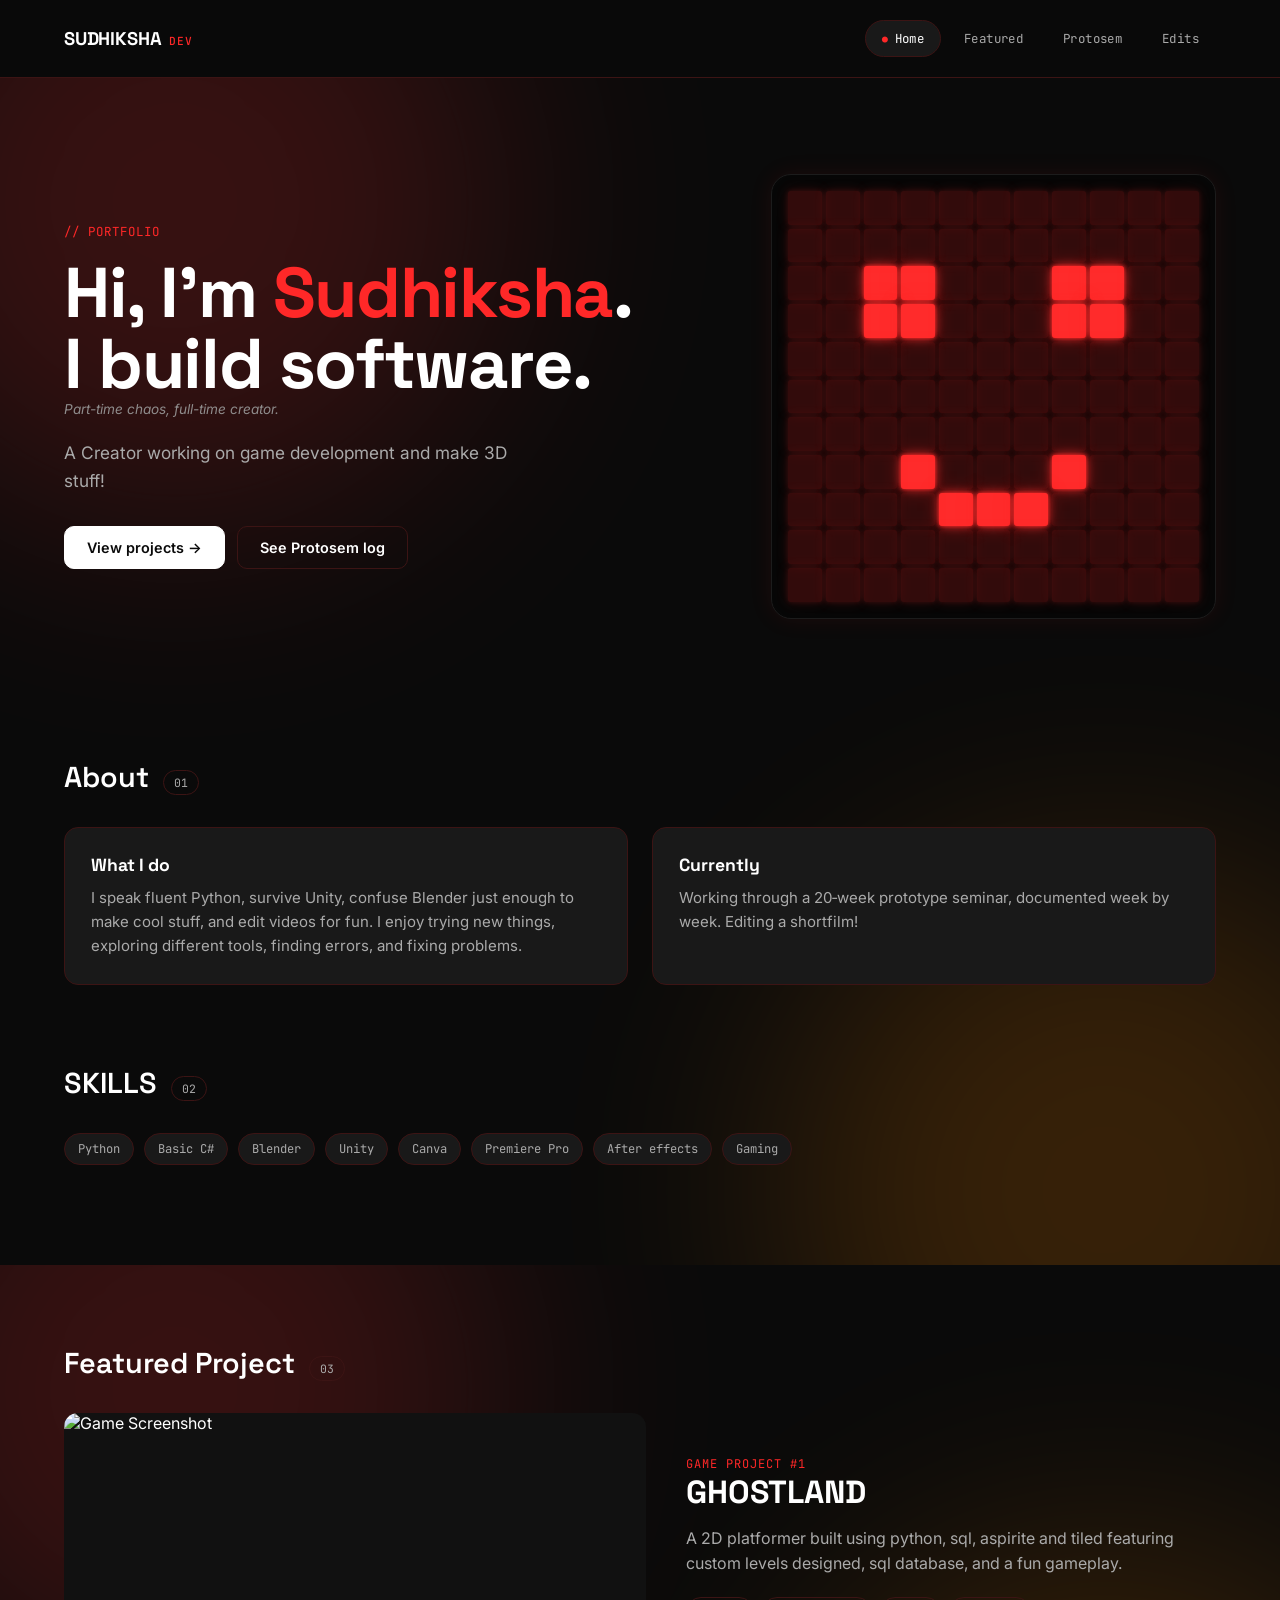
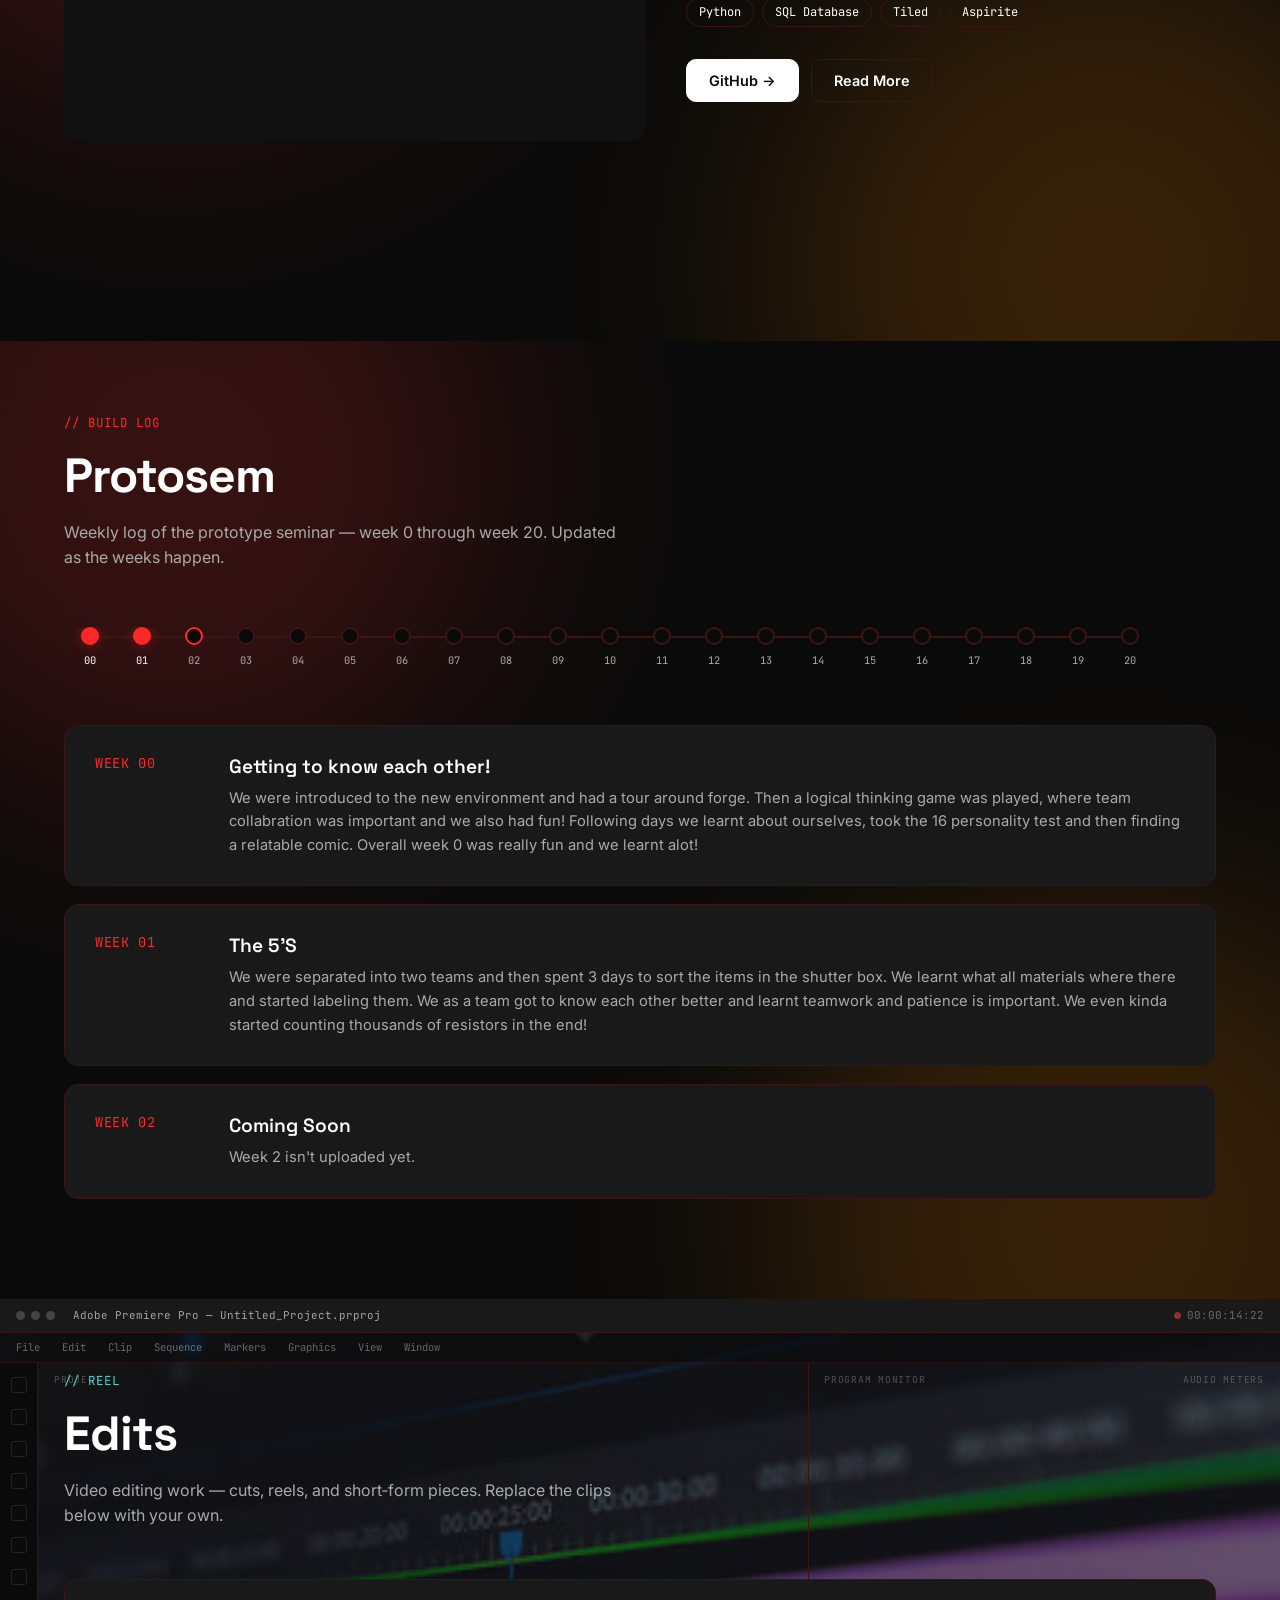
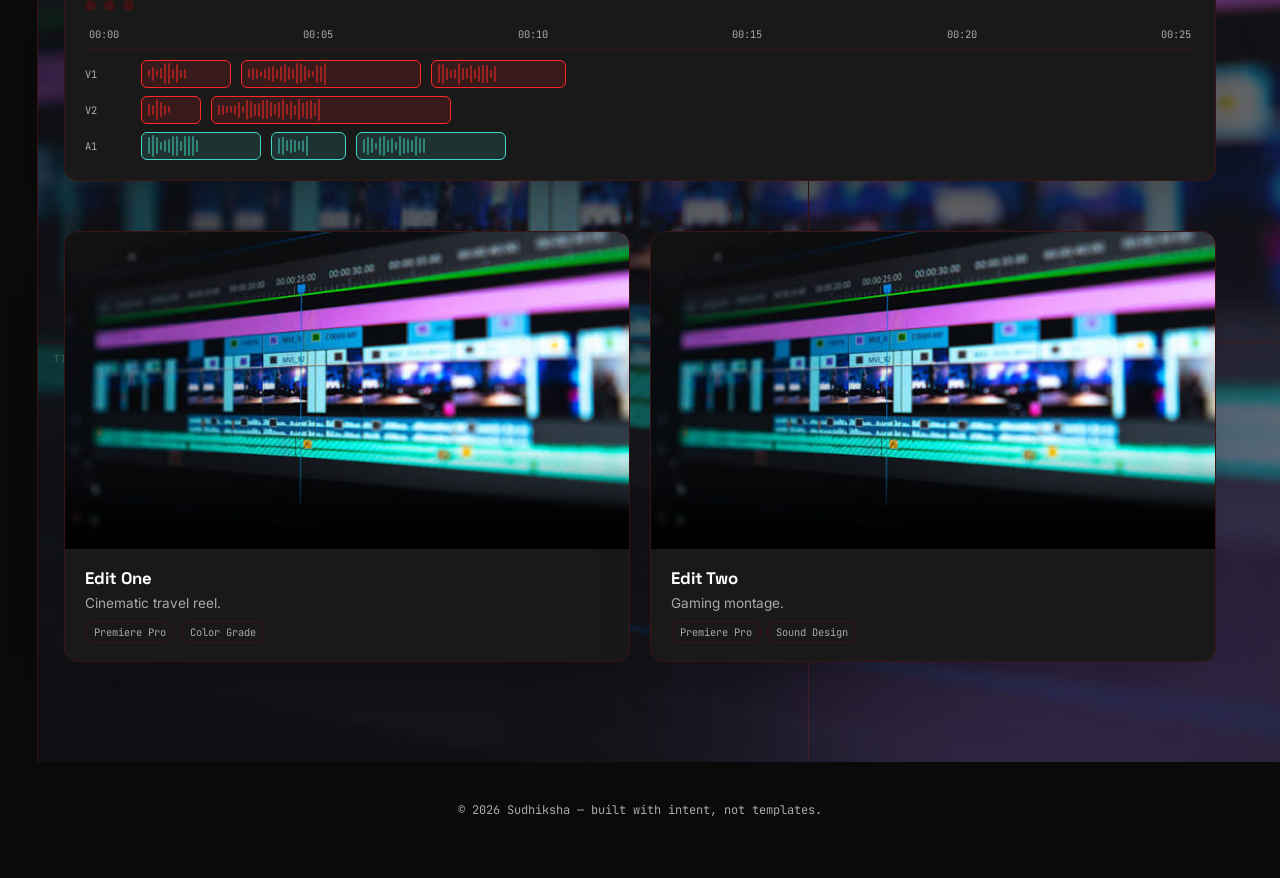
==== index.html @ 9cc5ea06 "seprate files" ====
<!DOCTYPE html>
<html lang="en">
<head>
<meta charset="UTF-8">
<meta name="viewport" content="width=device-width, initial-scale=1.0">
<title>Sudhiksha — Developer</title>
<link rel="preconnect" href="https://fonts.googleapis.com">
<link href="https://fonts.googleapis.com/css2?family=Space+Grotesk:wght@400;500;600;700&family=Inter:wght@400;500;600&family=JetBrains+Mono:wght@400;500;600&display=swap" rel="stylesheet">
<link rel="stylesheet" href="css/style.css">
</head>
<body>

<header>
  <div class="logo">
    SUDHIKSHA <span id="role" class="glitch">DEV</span>
</div>
  <nav>
    <ul>
      <li><button data-target="home" class="active">Home</button></li>
      <li><button data-target="featured">Featured</button></li>
      <li><button data-target="protosem">Protosem</button></li>
      <li><button data-target="edits">Edits</button></li>
    </ul>
  </nav>
</header>

<main id="main">
  
</main>

<footer>© <span id="year"></span> Sudhiksha — built with intent, not templates.</footer>

<script src="js/app.js"></script>
</body>
</html>
---- css/style.css ----
:root{
  --font-display:'Space Grotesk',sans-serif;
  --font-body:'Inter',sans-serif;
  --font-mono:'JetBrains Mono',monospace;
  --radius:14px;

  /* Live theme variables — overwritten every scroll frame by JS.
     Starting values = Home/Projects ("light") theme. */
  --bg:247,247,243;
  --surface:255,255,255;
  --ink:20,21,26;
  --ink-soft:91,92,102;
  --accent:47,95,255;
  --border:227,227,222;
  --accent2:66,214,197; /* only visually used inside Edits */
}

*{box-sizing:border-box; margin:0; padding:0;}
html{scroll-behavior:smooth;}

body{
  font-family:var(--font-body);
  color:rgb(var(--ink));
  background:rgb(var(--bg));
  min-height:100vh;
  overflow-x:hidden;
  transition:background 300ms ease, color 300ms ease;
}

a{color:inherit; text-decoration:none;}
ul{list-style:none;}
button{font-family:inherit; cursor:pointer;}

/* ============ NAV ============ */
header{
  position:sticky; top:0; z-index:50;
  display:flex; align-items:center; justify-content:space-between;
  padding:20px clamp(20px,5vw,64px);
  backdrop-filter:blur(10px);
  background:rgba(var(--bg),0.78);
  border-bottom:1px solid rgba(var(--border),1);
}
.logo{
  font-family: var(--font-display);
  font-weight: 700;
  font-size: 1.15rem;
  letter-spacing: -0.01em;
  display: flex;
  align-items: baseline;
  gap: 8px;
}

.logo span{
  font-family: var(--font-mono);
  font-size: 0.7rem;
  font-weight: 500;
  color: rgb(var(--accent));
  letter-spacing: 0.08em;

  position: relative;
  display: inline-block;
  min-width: 7ch;
}

/* Active glitch */
.logo span.glitch{
    animation: glitch 0.30s steps(2, end);
}

.logo span.glitch::before,
.logo span.glitch::after{
  content: attr(data-text);
  position: absolute;
  inset: 0;
  pointer-events: none;
}

.logo span.glitch::before{
  color: #00f7ff;
  transform: translate(-2px, 0);
  clip-path: inset(0 0 45% 0);
  opacity: .8;
}

.logo span.glitch::after{
  color: #ff006e;
  transform: translate(2px, 0);
  clip-path: inset(55% 0 0 0);
  opacity: .8;
}

@keyframes glitch{
  0%{
    transform: translate(0);
  }
  20%{
    transform: translate(-2px,1px);
  }
  40%{
    transform: translate(2px,-1px);
  }
  60%{
    transform: translate(-1px,-2px);
  }
  80%{
    transform: translate(2px,2px);
  }
  100%{
    transform: translate(0);
  }
}
nav ul{display:flex; gap:6px;}
nav button{
  font-family:var(--font-mono); font-size:0.78rem; letter-spacing:0.03em;
  padding:9px 16px; border-radius:999px; border:1px solid transparent;
  background:transparent; color:rgb(var(--ink-soft));
  transition:color 200ms ease, border-color 200ms ease, background 200ms ease;
}
nav button:hover{color:rgb(var(--ink));}
nav button.active{
  color:rgb(var(--ink)); border-color:rgba(var(--border),1); background:rgb(var(--surface));
}
nav button.active::before{content:'● '; color:rgb(var(--accent)); font-size:0.6rem;}

main{position:relative;}

.panel{
  scroll-margin-top:84px;
  padding:0 clamp(20px,5vw,64px) 100px;
  position:relative;
  overflow:hidden;
}

section.inner{
  width:100%;
  max-width:none;
  margin:0;
  position:relative;
  z-index:1;
}

/* ============ HOME ============ */
.hero{
  padding:96px 0 60px;
  position:relative;
  display:grid; grid-template-columns:1.2fr 0.8fr; gap:40px; align-items:center;
}
.hero-copy .eyebrow{
  font-family:var(--font-mono); font-size:0.78rem; color:rgb(var(--accent));
  letter-spacing:0.08em; margin-bottom:18px; display:block;
}

.hero-copy h1{
  font-family:var(--font-display);
  font-weight:700;
  font-size:clamp(2.6rem, 6vw, 4.4rem);
  line-height:1;
  letter-spacing:-0.02em;
  margin-bottom:0;
}
.fun-line{
  margin-top:2px;
  font-size:0.85rem;
  color:#9a9a9a;
  font-style:italic;
  font-weight:400;
  opacity:0.9;
}
.hero-copy h1 em{font-style:normal; color:rgb(var(--accent));}
.hero-copy p{
  margin-top:22px; font-size:1.08rem; color:rgb(var(--ink-soft)); max-width:480px; line-height:1.6;
}
.hero-actions{display:flex; gap:12px; margin-top:32px;}
.btn{
  padding:12px 22px; border-radius:10px; font-weight:600; font-size:0.9rem;
  border:1px solid rgba(var(--border),1); transition:transform 200ms ease, background 200ms ease;
  display:inline-flex; align-items:center; gap:8px;
}
.btn-solid{background:rgb(var(--ink)); color:rgb(var(--bg)); border-color:rgb(var(--ink));}
.btn-solid:hover{transform:translateY(-2px);}
.btn-ghost:hover{transform:translateY(-2px); background:rgb(var(--surface));}

.grid-card{
  position:relative;
  aspect-ratio:1/1;
  border-radius:20px;
  background:#050505;
  border:1px solid #1c1c1c;
  display:grid;
  grid-template-columns:repeat(11,1fr);
  grid-template-rows:repeat(11,1fr);
  gap:4px;
  padding:16px;
  box-shadow:
    inset 0 0 35px rgba(255,255,255,.02),
    0 0 25px rgba(255,40,40,.08);
}

.grid-card i{
  border-radius:3px;
  background:#101010;
  transition:
    opacity .25s ease,
    transform .25s ease,
    box-shadow .25s ease;
}

.grid-card i.on{
  background:#ff2b2b;
  box-shadow:
    0 0 4px #ff2b2b,
    0 0 10px rgba(255,43,43,.8),
    0 0 20px rgba(255,43,43,.35);
}

.grid-card.smile{
  animation:breathe 4s ease-in-out infinite;
}

@keyframes breathe{
  0%,100%{ transform:scale(1); }
  50%{ transform:scale(1.03); }
}

.section-heading{
  display:flex; align-items:baseline; gap:14px; margin:80px 0 32px;
}
.section-heading h2{font-family:var(--font-display); font-size:1.8rem; font-weight:600;}
.section-heading .tag{font-family:var(--font-mono); font-size:0.72rem; color:rgb(var(--ink-soft)); border:1px solid rgba(var(--border),1); padding:4px 10px; border-radius:999px;}

.stack-row{display:flex; flex-wrap:wrap; gap:10px; margin-top:6px;}
.pill{
  font-family:var(--font-mono); font-size:0.76rem; padding:7px 13px; border-radius:999px;
  border:1px solid rgba(var(--border),1); color:rgb(var(--ink-soft)); background:rgb(var(--surface));
}

.about-grid{display:grid; grid-template-columns:1fr 1fr; gap:24px;}
.card{
  background:rgb(var(--surface)); border:1px solid rgba(var(--border),1); border-radius:var(--radius); padding:26px;
}
.card h3{font-family:var(--font-display); font-size:1.1rem; margin-bottom:10px;}
.card p{color:rgb(var(--ink-soft)); font-size:0.94rem; line-height:1.6;}

/* ============ PROJECTS / FEATURED ============ */
.page-head{padding:70px 0 10px;}
.page-head .eyebrow{font-family:var(--font-mono); font-size:0.78rem; color:rgb(var(--accent)); letter-spacing:0.08em;}
.page-head h1{font-family:var(--font-display); font-size:clamp(2.2rem,4.5vw,3rem); margin-top:14px; font-weight:700; letter-spacing:-0.02em;}
.page-head p{color:rgb(var(--ink-soft)); margin-top:14px; max-width:560px; line-height:1.6;}

.project-list{display:flex; flex-direction:column; margin-top:50px;}
.project-row{
  display:grid; grid-template-columns:70px 1.3fr 1fr auto; gap:24px; align-items:center;
  padding:26px 4px; border-top:1px solid rgba(var(--border),1);
  transition:background 250ms ease;
}
.project-row:last-child{border-bottom:1px solid rgba(var(--border),1);}
.project-row:hover{background:rgb(var(--surface));}
.project-row .idx{font-family:var(--font-mono); color:rgb(var(--ink-soft)); font-size:0.85rem;}
.project-row h3{font-family:var(--font-display); font-size:1.25rem; font-weight:600;}
.project-row .desc{color:rgb(var(--ink-soft)); font-size:0.92rem; line-height:1.55;}
.project-row .tags{display:flex; flex-wrap:wrap; gap:8px;}
.project-row .arrow{
  width:38px; height:38px; border-radius:50%; border:1px solid rgba(var(--border),1);
  display:flex; align-items:center; justify-content:center; font-size:1.1rem; color:rgb(var(--ink-soft));
  transition:all 250ms ease;
}
.project-row:hover .arrow{background:rgb(var(--ink)); color:rgb(var(--bg)); border-color:rgb(var(--ink)); transform:rotate(45deg);}

/* ============ FEATURED GAME ============ */
.featured-game{
  margin-top:80px;
  padding-bottom:100px;
}
.game-card{
  display:grid;
  grid-template-columns:1.1fr 1fr;
  gap:40px;
  align-items:center;
}
.game-image{
  width:100%;
  aspect-ratio:16/9;
  overflow:hidden;
  border-radius:14px;
  background:#111;
}
.game-image img{
  width:100%;
  height:100%;
  object-fit:cover;
  display:block;
  transition:transform 400ms ease;
}
.game-image:hover img{
  transform:scale(1.05);
}
.game-info h2{
  font-family:var(--font-display);
  font-size:2rem;
}
.game-label{
  font-family:var(--font-mono);
  font-size:0.75rem;
  color:rgb(var(--accent));
  letter-spacing:0.08em;
}
.game-tags{
  display:flex;
  gap:8px;
  flex-wrap:wrap;
  margin:20px 0;
}
.game-tags span{
  font-family:var(--font-mono);
  font-size:.75rem;
  padding:6px 12px;
  border:1px solid rgba(var(--border),1);
  border-radius:999px;
}
.game-info p{
  color:rgb(var(--ink-soft));
  line-height:1.6;
  margin-top:14px;
}

@media(max-width:820px){
  .game-card{ grid-template-columns:1fr; }
}

/* ============ PROTOSEM ============ */
.protosem-head{padding:70px 0 0;}
.protosem-head .eyebrow{font-family:var(--font-mono); font-size:0.78rem; color:rgb(var(--accent)); letter-spacing:0.08em;}
.protosem-head h1{font-family:var(--font-display); font-size:clamp(2.2rem,4.5vw,3rem); margin-top:14px; font-weight:700; letter-spacing:-0.02em;}
.protosem-head p{color:rgb(var(--ink-soft)); margin-top:14px; max-width:560px; line-height:1.6;}

.rail{
  display:flex; align-items:center; gap:0; margin:56px 0 10px; overflow-x:auto; padding-bottom:18px;
  scrollbar-width:thin;
}
.rail-node{
  flex:0 0 auto; display:flex; flex-direction:column; align-items:center; gap:8px; width:52px; position:relative;
}
.rail-node::after{
  content:''; position:absolute; top:9px; left:50%; width:100%; height:2px; background:rgba(var(--border),1); z-index:0;
}
.rail-node:last-child::after{display:none;}
.rail-dot{
  width:18px; height:18px; border-radius:50%; border:2px solid rgba(var(--border),1); background:rgb(var(--bg)); z-index:1;
  display:flex; align-items:center; justify-content:center;
}
.rail-node.done .rail-dot{background:rgb(var(--accent)); border-color:rgb(var(--accent)); box-shadow:0 0 14px rgba(var(--accent),0.4);}
.rail-node.now .rail-dot{border-color:rgb(var(--accent));}
.rail-label{font-family:var(--font-mono); font-size:0.65rem; color:rgb(var(--ink-soft));}
.rail-node.done .rail-label{color:rgb(var(--ink));}

.week-list, .week-display{display:flex; flex-direction:column; gap:18px; margin-top:40px;}
.week-card{
  background:rgb(var(--surface)); border:1px solid rgba(var(--border),1); border-radius:var(--radius);
  padding:28px 30px; display:grid; grid-template-columns:110px 1fr; gap:24px;
}
.week-card .wk{
  font-family:var(--font-mono); color:rgb(var(--accent)); font-size:0.85rem; letter-spacing:0.05em;
}
.week-card h3{font-family:var(--font-display); font-size:1.2rem; margin-bottom:8px; font-weight:600;}
.week-card p{color:rgb(var(--ink-soft)); font-size:0.92rem; line-height:1.6;}
.week-card.soon{opacity:0.55;}
.week-card.soon h3{color:rgb(var(--ink-soft));}
.badge-soon{
  font-family:var(--font-mono); font-size:0.68rem; padding:3px 9px; border-radius:999px;
  border:1px solid rgba(var(--border),1); color:rgb(var(--ink-soft)); margin-left:10px;
}

.locked-note{
  margin-top:26px; font-family:var(--font-mono); font-size:0.8rem; color:rgb(var(--ink-soft));
  border:1px dashed rgba(var(--border),1); border-radius:var(--radius); padding:18px 22px;
}

/* ============ EDITS — Premiere Pro workspace backdrop ============ */
.edits-head{padding:70px 0 0;}
.edits-head .eyebrow{font-family:var(--font-mono); font-size:0.78rem; color:rgb(var(--accent2)); letter-spacing:0.08em;}
.edits-head h1{font-family:var(--font-display); font-size:clamp(2.2rem,4.5vw,3rem); margin-top:14px; font-weight:700; letter-spacing:-0.02em;}
.edits-head p{color:rgb(var(--ink-soft)); margin-top:14px; max-width:560px; line-height:1.6;}

.pr-workspace{
  position:absolute;
  inset:0;
  overflow:hidden;
  pointer-events:none;
  background-image:
    linear-gradient(rgba(20,20,25,.65), rgba(20,20,25,.65)),
    url("../images/pro.jpg");
  background-size:cover;
  background-position:center;
  background-repeat:no-repeat;
}

.pr-titlebar{
  height:34px; display:flex; align-items:center; gap:8px; padding:0 16px;
  background:rgb(var(--surface)); border-bottom:1px solid rgba(var(--border),1);
  font-family:var(--font-mono); font-size:0.68rem; color:rgb(var(--ink-soft));
}
.pr-titlebar .dots{display:flex; gap:6px; margin-right:10px;}
.pr-titlebar .dots span{width:9px; height:9px; border-radius:50%; background:rgba(var(--ink-soft),0.3);}
.pr-titlebar .fname{color:rgb(var(--ink)); opacity:0.6;}
.pr-titlebar .tc{margin-left:auto; display:flex; align-items:center; gap:6px; opacity:0.55;}
.pr-titlebar .tc .rec{width:7px; height:7px; border-radius:50%; background:#e5484d;}
.pr-menubar{
  height:30px; display:flex; align-items:center; gap:22px; padding:0 16px;
  background:rgb(var(--bg)); border-bottom:1px solid rgba(var(--border),1);
  font-family:var(--font-mono); font-size:0.66rem; color:rgb(var(--ink-soft)); opacity:0.55;
}
.pr-body{
  position:absolute; inset:64px 0 0 0; display:flex;
}
.pr-tools{
  width:38px; flex:0 0 auto; display:flex; flex-direction:column; align-items:center; gap:16px;
  padding:14px 0; border-right:1px solid rgba(var(--border),1); background:rgb(var(--bg));
}
.pr-tools i{
  width:16px; height:16px; border:1px solid rgba(var(--ink-soft),0.4); border-radius:3px; opacity:0.4;
}
.pr-panels{flex:1; position:relative;}
.pr-panels::before, .pr-panels::after{
  content:''; position:absolute; background:rgba(var(--border),1);
}
.pr-panels::before{ top:0; bottom:0; left:62%; width:1px; }
.pr-panels::after{ left:0; right:0; top:58%; height:1px; }
.pr-label{
  position:absolute; font-family:var(--font-mono); font-size:0.6rem; letter-spacing:0.08em;
  color:rgb(var(--ink-soft)); opacity:0.4; text-transform:uppercase;
}
.pr-label.l1{top:10px; left:16px;}
.pr-label.l2{top:10px; left:calc(62% + 16px);}
.pr-label.l3{top:calc(58% + 10px); left:16px;}
.pr-label.l4{top:10px; right:16px; left:auto;}

.edits-content{position:relative; z-index:1;}

.timeline-panel{
  margin:50px 0; background:rgb(var(--surface)); border:1px solid rgba(var(--border),1); border-radius:var(--radius);
  padding:20px; overflow:hidden; box-shadow:0 30px 60px -30px rgba(0,0,0,0.5);
}
.tl-toolbar{display:flex; gap:8px; margin-bottom:16px;}
.tl-toolbar span{width:11px; height:11px; border-radius:50%; background:rgba(var(--border),1);}
.tl-ruler{
  font-family:var(--font-mono); font-size:0.65rem; color:rgb(var(--ink-soft));
  display:flex; justify-content:space-between; padding:0 4px 8px; border-bottom:1px solid rgba(var(--border),1);
}
.tl-track{display:flex; flex-direction:column; gap:8px; margin-top:10px;}
.tl-row{display:flex; align-items:center; gap:10px;}
.tl-row .lbl{font-family:var(--font-mono); font-size:0.65rem; color:rgb(var(--ink-soft)); width:46px; flex:0 0 auto;}
.tl-clip{
  height:28px; border-radius:6px; background:rgba(var(--accent),0.14); border:1px solid rgb(var(--accent));
  flex:0 0 auto; position:relative; overflow:hidden; color:rgb(var(--accent));
}
.tl-clip.alt{background:rgba(var(--accent2),0.14); border-color:rgb(var(--accent2)); color:rgb(var(--accent2));}
.tl-clip .wave{
  position:absolute; inset:0; display:flex; align-items:center; gap:2px; padding:0 6px;
}
.tl-clip .wave i{width:2px; background:currentColor; opacity:0.5; border-radius:2px;}

.reel-grid{display:grid; grid-template-columns:repeat(2,1fr); gap:20px; margin-top:10px;}
.reel-card{
  background:rgb(var(--surface)); border:1px solid rgba(var(--border),1); border-radius:var(--radius); overflow:hidden;
  box-shadow:0 30px 60px -34px rgba(0,0,0,0.5);
}
.reel-thumb{
  aspect-ratio:16/9; background:
    repeating-linear-gradient(45deg, rgba(255,255,255,0.03) 0 10px, rgba(255,255,255,0.06) 10px 20px);
  display:flex; align-items:center; justify-content:center; color:rgb(var(--ink-soft)); position:relative;
}
.reel-thumb .play{
  width:52px; height:52px; border-radius:50%; border:1px solid rgba(var(--border),1); background:rgba(0,0,0,0.3);
  display:flex; align-items:center; justify-content:center; font-size:1.2rem; color:rgb(var(--ink));
}
.reel-thumb video{width:100%; height:100%; object-fit:cover; display:block;}
.reel-info{padding:18px 20px;}
.reel-info h3{font-family:var(--font-display); font-size:1.05rem; margin-bottom:6px;}
.reel-info p{color:rgb(var(--ink-soft)); font-size:0.85rem; margin-bottom:10px;}
.reel-tags{display:flex; gap:6px; flex-wrap:wrap;}
.reel-tags span{
  font-family:var(--font-mono); font-size:0.65rem; padding:3px 8px; border-radius:999px;
  border:1px solid rgba(var(--border),1); color:rgb(var(--ink-soft));
}

footer{
  text-align:center; padding:40px 20px 60px; font-family:var(--font-mono); font-size:0.75rem; color:rgb(var(--ink-soft));
  position:relative; z-index:1;
}

@media (max-width:820px){
  .hero{grid-template-columns:1fr; padding-top:56px;}
  .about-grid{grid-template-columns:1fr;}
  .project-row{grid-template-columns:1fr; gap:10px;}
  .project-row .idx{display:none;}
  .week-card{grid-template-columns:1fr;}
  .reel-grid{grid-template-columns:1fr;}
  header{padding:16px 18px;}
  nav ul{gap:2px;}
  nav button{padding:8px 11px; font-size:0.7rem;}
  .pr-menubar{display:none;}
}

@media (prefers-reduced-motion:reduce){
  html{scroll-behavior:auto;}
}

.panel::before,
.panel::after{
  content:"";
  position:absolute;
  width:650px;
  height:650px;
  filter:blur(120px);
  opacity:.18;
  pointer-events:none;
  border-radius:50%;
  animation: auroraMove 32s ease-in-out infinite alternate;
}
.panel::before{
  background:#ff3333;
  top:-200px;
  left:-150px;
}
.panel::after{
  background:#ff8800;
  bottom:-250px;
  right:-150px;
  animation-duration:40s;
}
#page-edits::before{ background:#8d5cff; }
#page-edits::after{ background:#b574ff; }

@keyframes auroraMove{
  0%{ transform: translate(var(--mx,0),var(--my,0)) translate(0,0) scale(1); }
  25%{ transform: translate(var(--mx,0),var(--my,0)) translate(120px,60px) scale(1.15); }
  50%{ transform: translate(var(--mx,0),var(--my,0)) translate(-70px,130px) scale(.95); }
  75%{ transform: translate(var(--mx,0),var(--my,0)) translate(90px,-90px) scale(1.1); }
  100%{ transform: translate(var(--mx,0),var(--my,0)) translate(-100px,-70px) scale(1); }
}
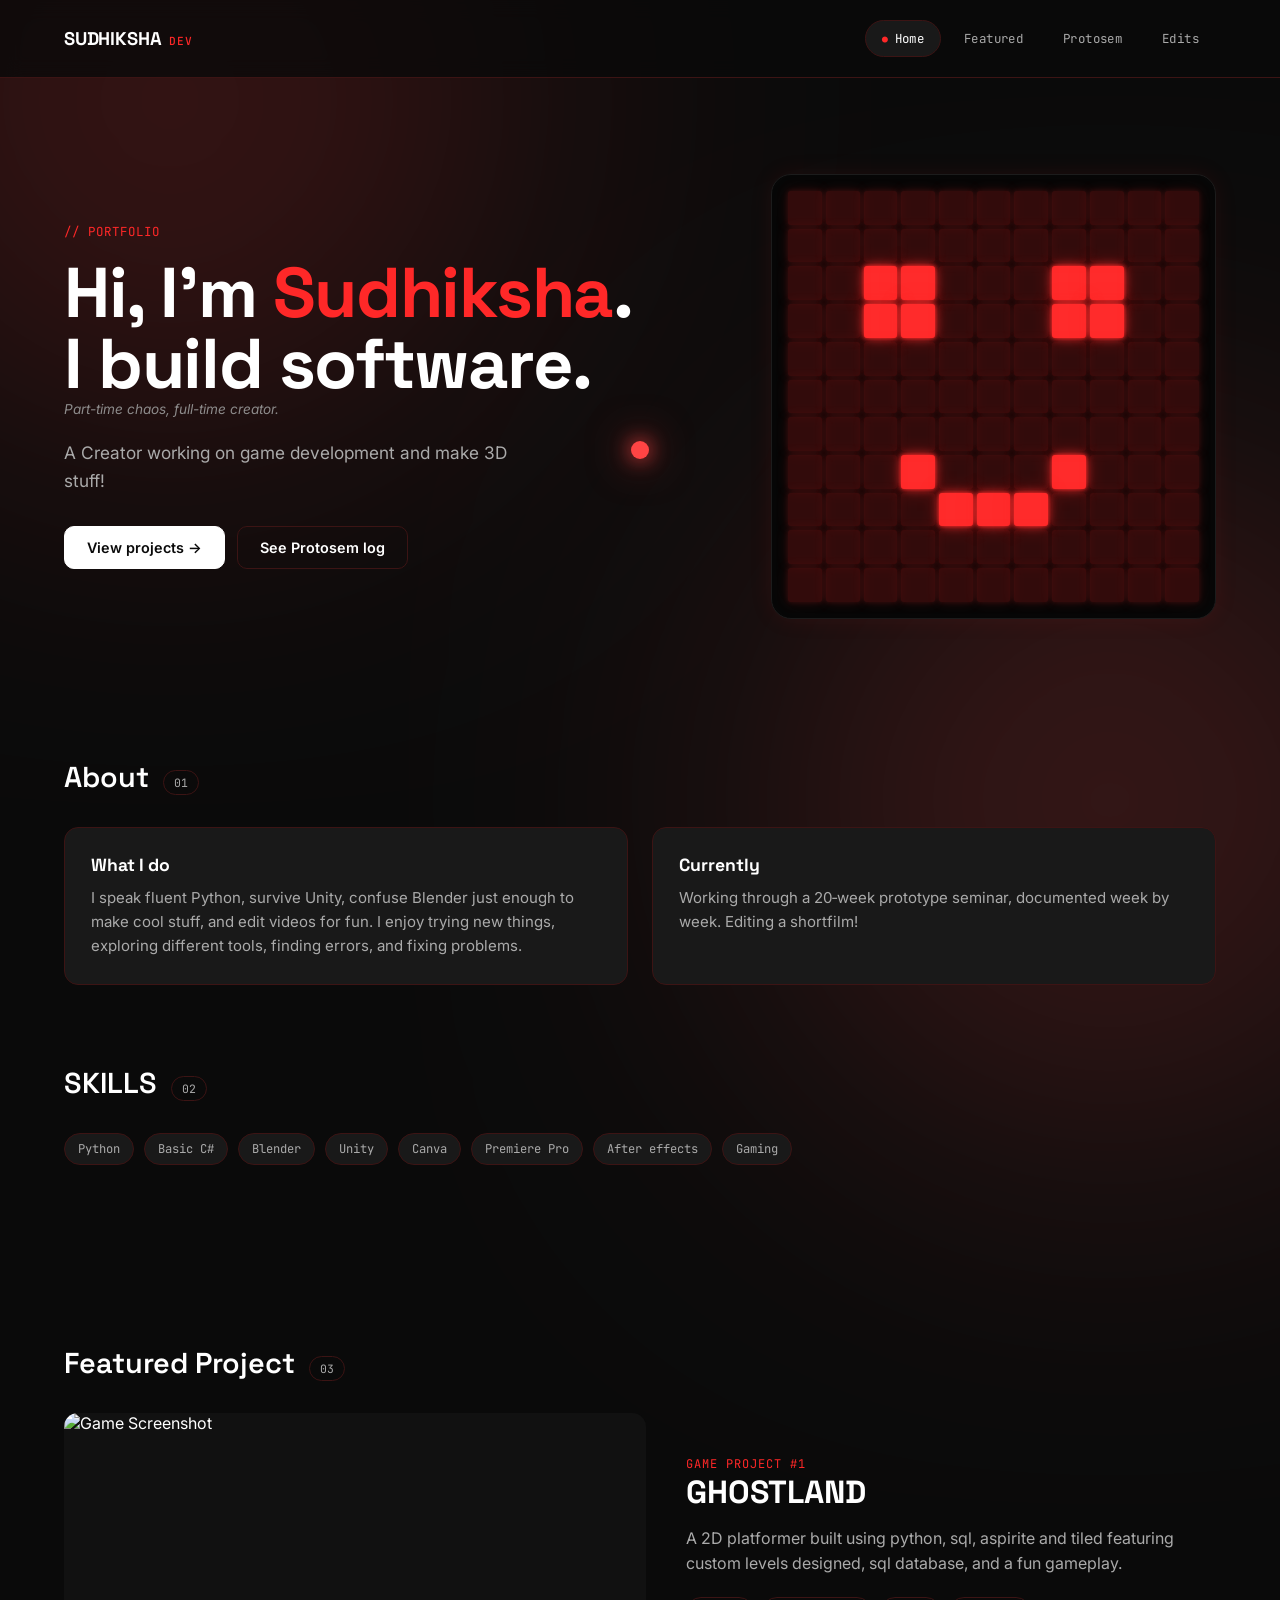
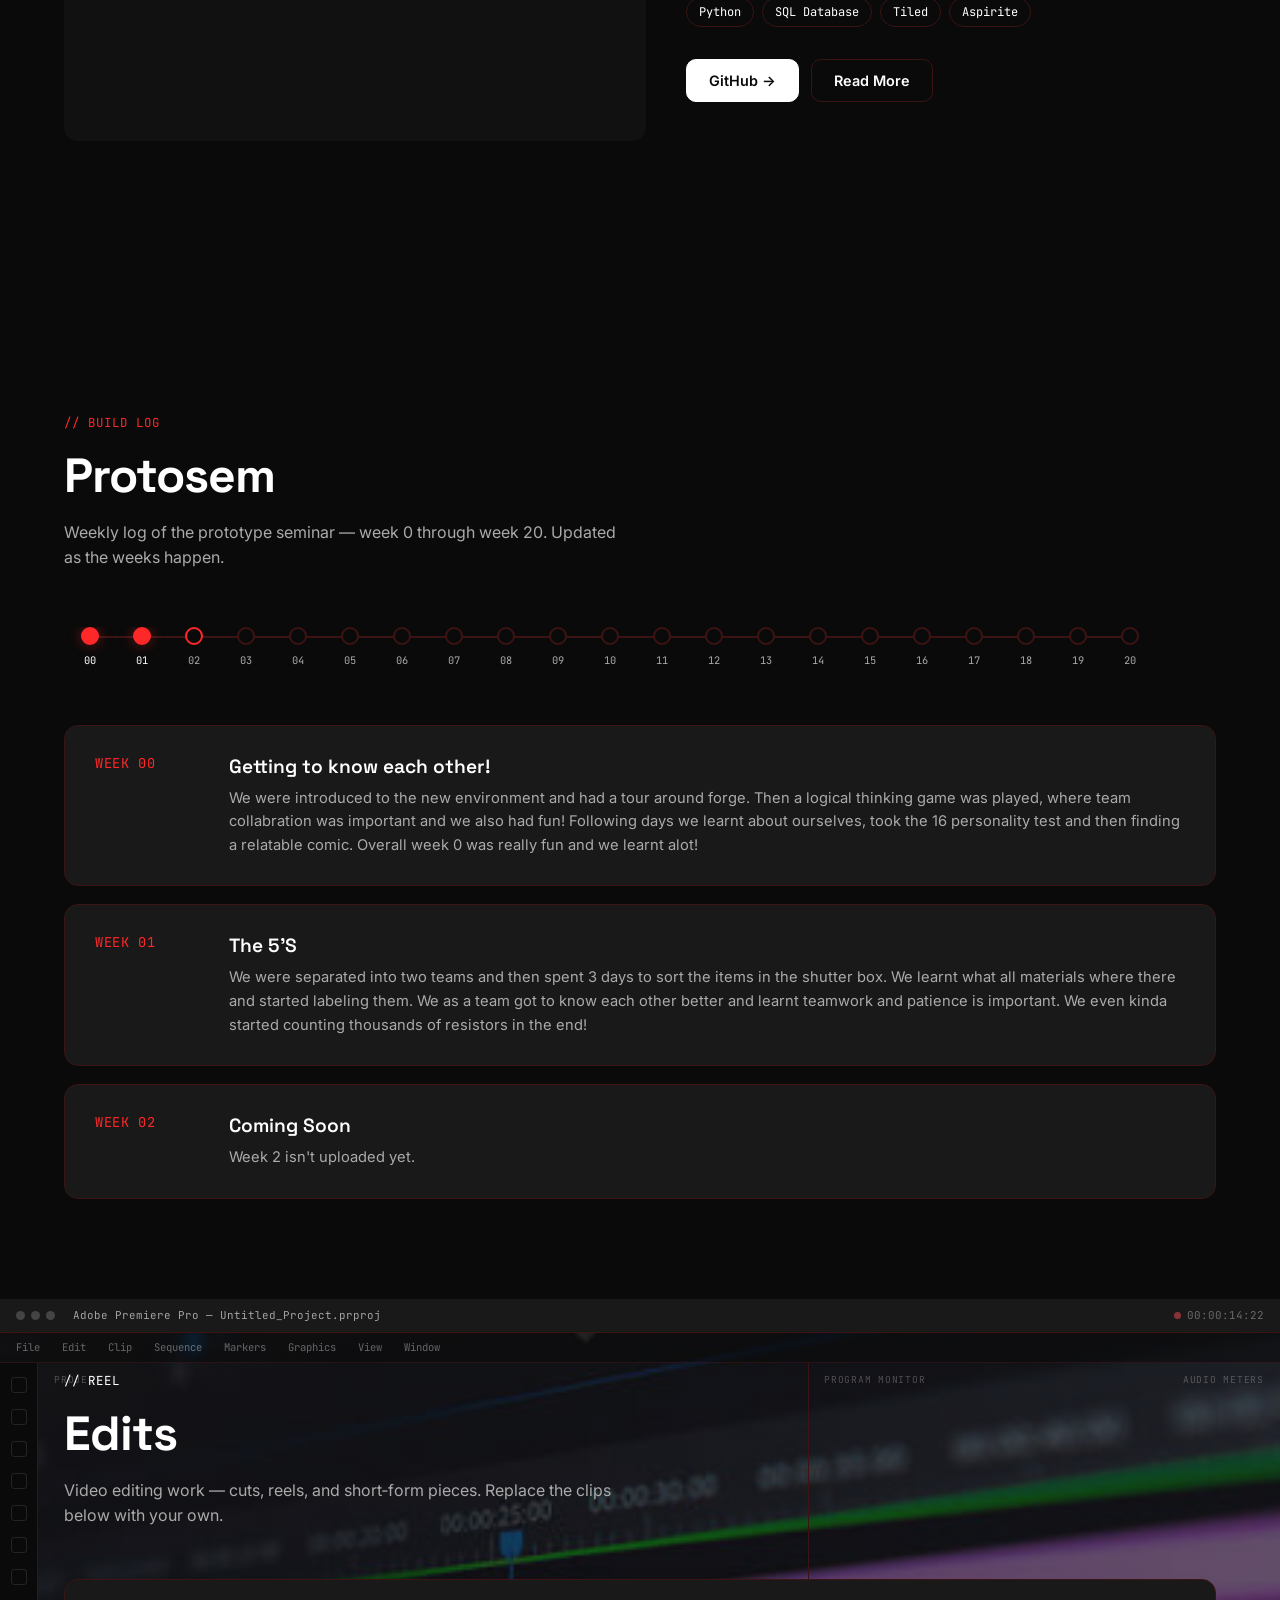
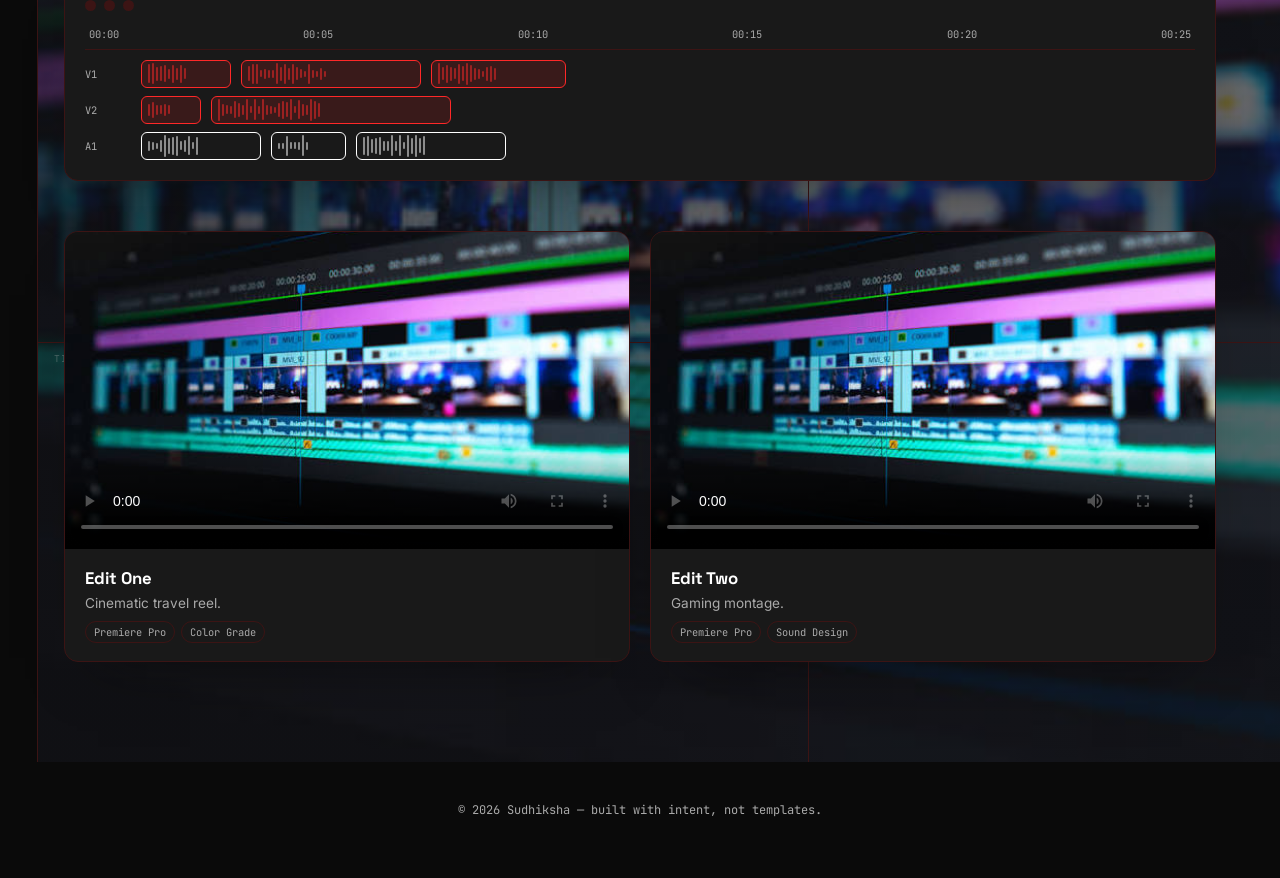
==== commit 17897d07: "cursor" ====
--- a/index.html
+++ b/index.html
@@ -8,8 +8,15 @@
 <link href="https://fonts.googleapis.com/css2?family=Space+Grotesk:wght@400;500;600;700&family=Inter:wght@400;500;600&family=JetBrains+Mono:wght@400;500;600&display=swap" rel="stylesheet">
 <link rel="stylesheet" href="css/style.css">
 </head>
+
 <body>
 
+<div id="cursor">
+    <div class="cursor-blob"></div>
+</div>
+
+<div class="bg-blob blob-a"></div>
+<div class="bg-blob blob-b"></div>
 <header>
   <div class="logo">
     SUDHIKSHA <span id="role" class="glitch">DEV</span>
--- a/css/style.css
+++ b/css/style.css
@@ -4,16 +4,19 @@
   --font-mono:'JetBrains Mono',monospace;
   --radius:14px;
 
-  /* Live theme variables — overwritten every scroll frame by JS.
-     Starting values = Home/Projects ("light") theme. */
-  --bg:247,247,243;
-  --surface:255,255,255;
-  --ink:20,21,26;
-  --ink-soft:91,92,102;
-  --accent:47,95,255;
-  --border:227,227,222;
-  --accent2:66,214,197; /* only visually used inside Edits */
-}
+
+  --bg:5,5,5;
+  --surface:18,18,18;
+
+  --ink:245,245,245;
+  --ink-soft:165,165,170;
+
+  --border:42,42,42;
+
+    --blob1:#ff3333;
+    --blob2:#ff8800;
+}
+ 
 
 *{box-sizing:border-box; margin:0; padding:0;}
 html{scroll-behavior:smooth;}
@@ -24,7 +27,6 @@
   background:rgb(var(--bg));
   min-height:100vh;
   overflow-x:hidden;
-  transition:background 300ms ease, color 300ms ease;
 }
 
 a{color:inherit; text-decoration:none;}
@@ -122,7 +124,10 @@
 }
 nav button.active::before{content:'● '; color:rgb(var(--accent)); font-size:0.6rem;}
 
-main{position:relative;}
+main{
+    position:relative;
+    z-index:1;
+}
 
 .panel{
   scroll-margin-top:84px;
@@ -505,31 +510,40 @@
   html{scroll-behavior:auto;}
 }
 
-.panel::before,
-.panel::after{
-  content:"";
-  position:absolute;
-  width:650px;
-  height:650px;
-  filter:blur(120px);
-  opacity:.18;
-  pointer-events:none;
-  border-radius:50%;
-  animation: auroraMove 32s ease-in-out infinite alternate;
-}
-.panel::before{
-  background:#ff3333;
-  top:-200px;
-  left:-150px;
-}
-.panel::after{
-  background:#ff8800;
-  bottom:-250px;
-  right:-150px;
-  animation-duration:40s;
-}
-#page-edits::before{ background:#8d5cff; }
-#page-edits::after{ background:#b574ff; }
+.bg-blob{
+    position:fixed;
+    width:700px;
+    height:700px;
+    border-radius:50%;
+    pointer-events:none;
+    filter:blur(140px);
+    opacity:.18;
+
+    z-index:-1;
+
+    background:var(--blob1);
+    mix-blend-mode:screen;
+
+    animation:auroraMove 35s ease-in-out infinite alternate;
+
+    transition:
+        background .8s,
+        opacity .8s;
+}
+
+.blob-a{
+    top:-250px;
+    left:-180px;
+    background:var(--blob1);
+}
+
+.blob-b{
+    bottom:-250px;
+    right:-180px;
+    background:var(--blob2);
+    animation-duration:45s;
+}
+
 
 @keyframes auroraMove{
   0%{ transform: translate(var(--mx,0),var(--my,0)) translate(0,0) scale(1); }
@@ -538,3 +552,156 @@
   75%{ transform: translate(var(--mx,0),var(--my,0)) translate(90px,-90px) scale(1.1); }
   100%{ transform: translate(var(--mx,0),var(--my,0)) translate(-100px,-70px) scale(1); }
 }
+
+/* Hide default cursor */
+html,
+body,
+*,
+*::before,
+*::after{
+    cursor:none !important;
+}
+/* ===========================
+   CUSTOM CURSOR
+=========================== */
+
+#cursor{
+    position:fixed;
+    top:0;
+    left:0;
+    width:18px;
+    height:18px;
+    pointer-events:none;
+    z-index:99999;
+    transform:translate(-50%,-50%);
+}
+
+/* Blob */
+
+.cursor-blob{
+    width:18px;
+    height:18px;
+    border-radius:50%;
+    background:#ff3b3b;
+
+    box-shadow:
+        0 0 18px rgba(255,60,60,.8),
+        0 0 45px rgba(255,60,60,.45);
+
+    transition:
+        transform .25s ease,
+        opacity .25s ease,
+        background .3s ease;
+}
+
+/* Ghost */
+
+.cursor-ghost{
+
+    position:absolute;
+    inset:0;
+
+    display:flex;
+    justify-content:center;
+    align-items:center;
+
+    font-size:22px;
+
+    opacity:0;
+
+    transform:
+        translateY(8px)
+        scale(.5);
+
+    transition:
+        opacity .25s,
+        transform .25s;
+
+    animation:
+        floatGhost 2s ease-in-out infinite;
+}
+
+/* Show ghost */
+
+#cursor.ghost .cursor-blob{
+
+    opacity:0;
+    transform:scale(.2);
+}
+
+#cursor.ghost .cursor-ghost{
+
+    opacity:1;
+
+    transform:
+        translateY(0)
+        scale(1);
+}
+
+@keyframes floatGhost{
+
+    0%{
+        transform:translateY(0px);
+    }
+
+    50%{
+        transform:translateY(-3px);
+    }
+
+    100%{
+        transform:translateY(0px);
+    }
+}
+
+/* ==========================================
+   FEATURED PROJECT GHOST MODE
+   ========================================== */
+
+#cursor.featured-mode .cursor-blob{
+    background:#ffffff !important;
+
+    box-shadow:
+    0 0 10px rgba(255, 255, 255, 0.95),
+    0 0 25px rgba(153, 174, 245, 0.7),
+    0 0 45px rgba(0, 17, 255, 0.45);
+
+    transform:scale(1.15);
+
+    transition:
+        background .2s ease,
+        box-shadow .2s ease,
+        transform .2s ease;
+}
+
+.cursor-trail{
+    position:fixed;
+    width:14px;
+    height:14px;
+    border-radius:50%;
+    pointer-events:none;
+    z-index:99998;
+
+    transform:translate(-50%,-50%);
+
+    background:white;
+
+    box-shadow:
+        0 0 8px rgba(255,255,255,.8),
+        0 0 18px rgba(120,180,255,.6);
+
+    animation:ghostTrail .35s linear forwards;
+}
+
+@keyframes ghostTrail{
+
+    from{
+        opacity:.35;
+        transform:translate(-50%,-50%) scale(1);
+    }
+
+    to{
+        opacity:0;
+        transform:translate(-50%,-50%) scale(.2);
+    }
+
+}
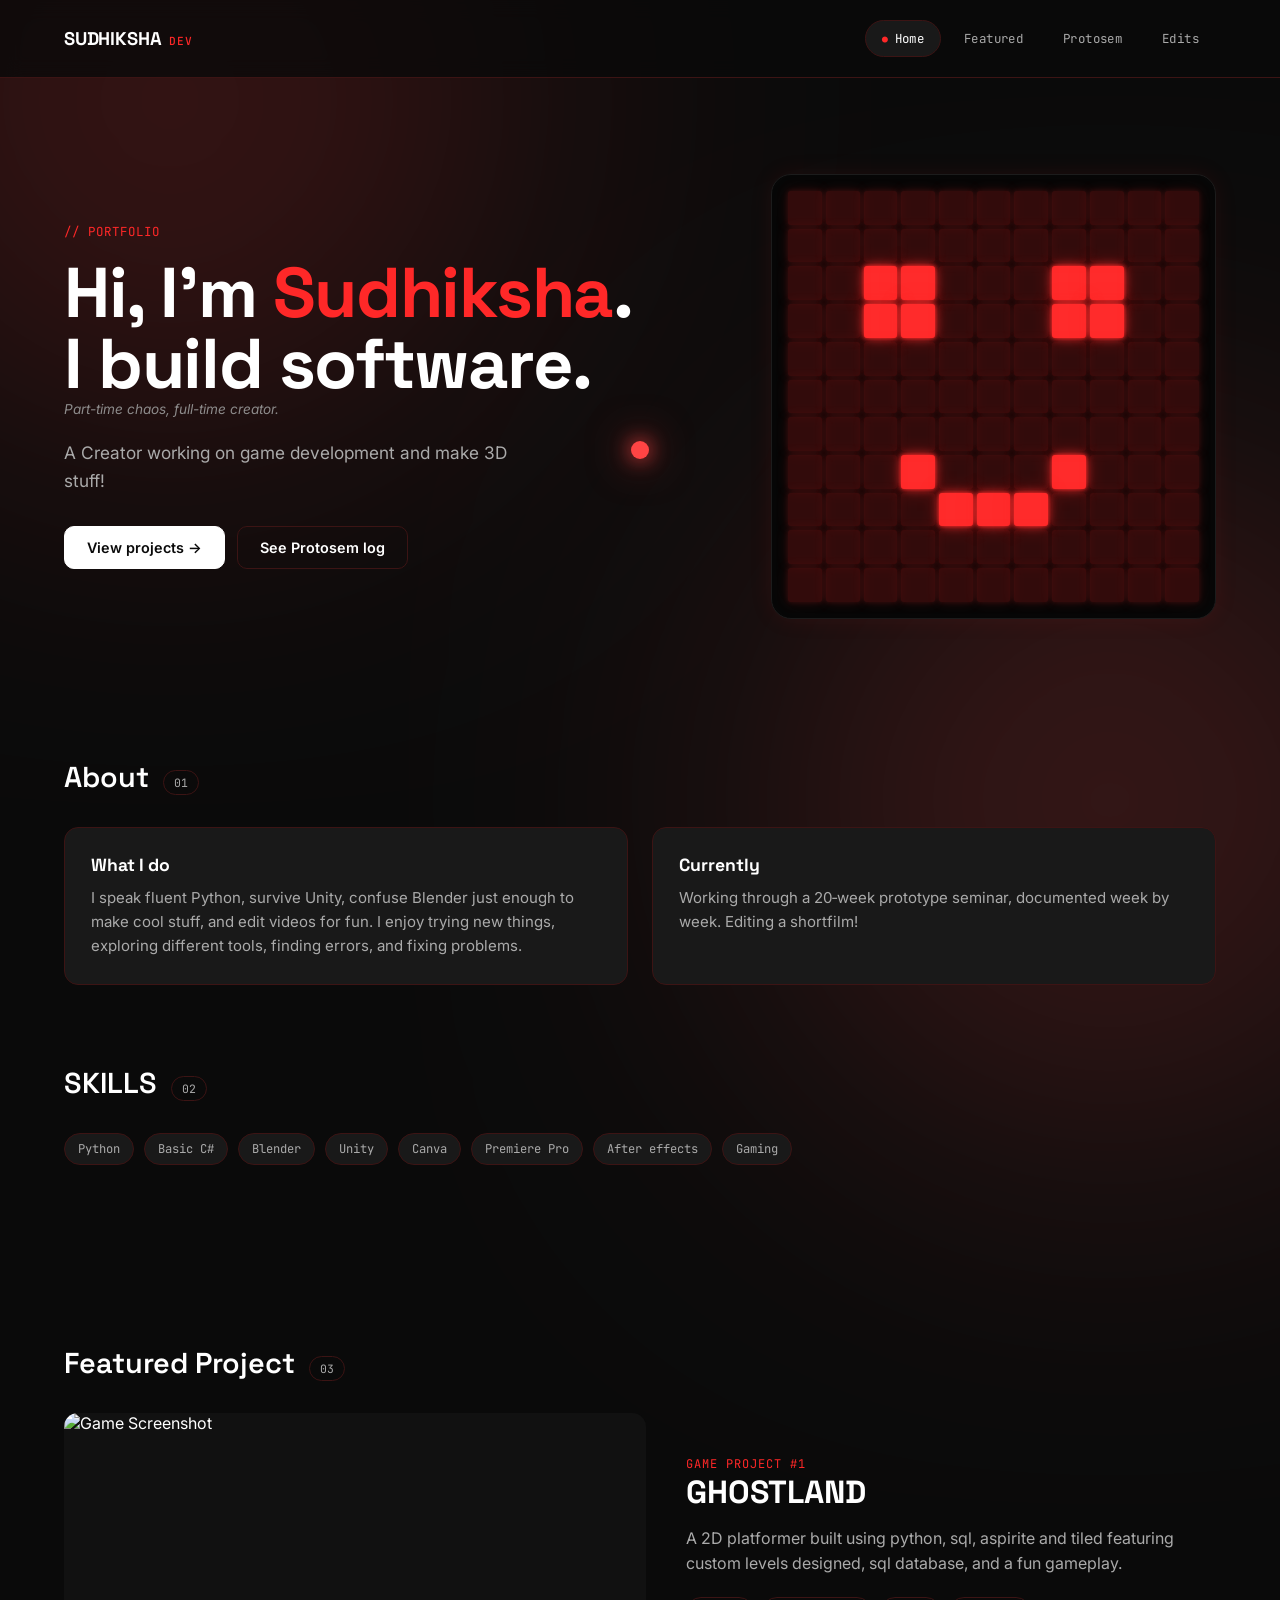
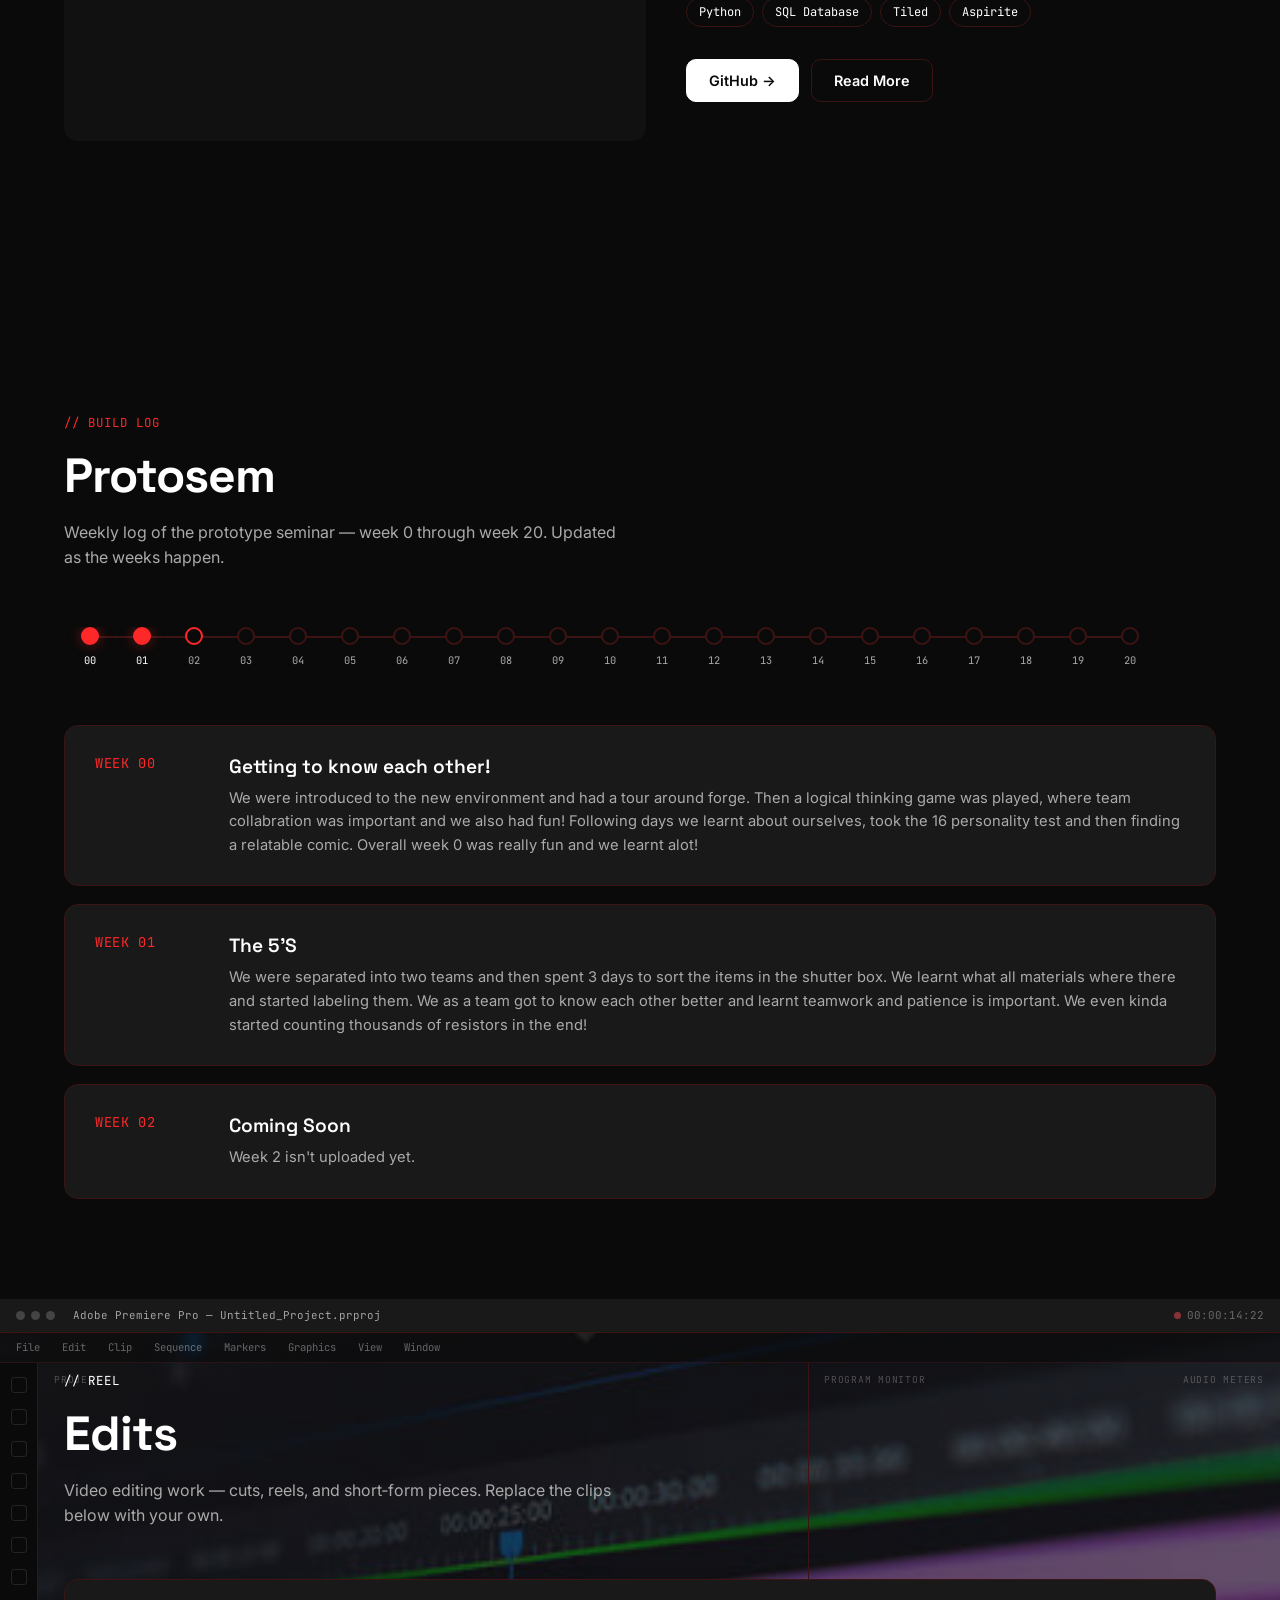
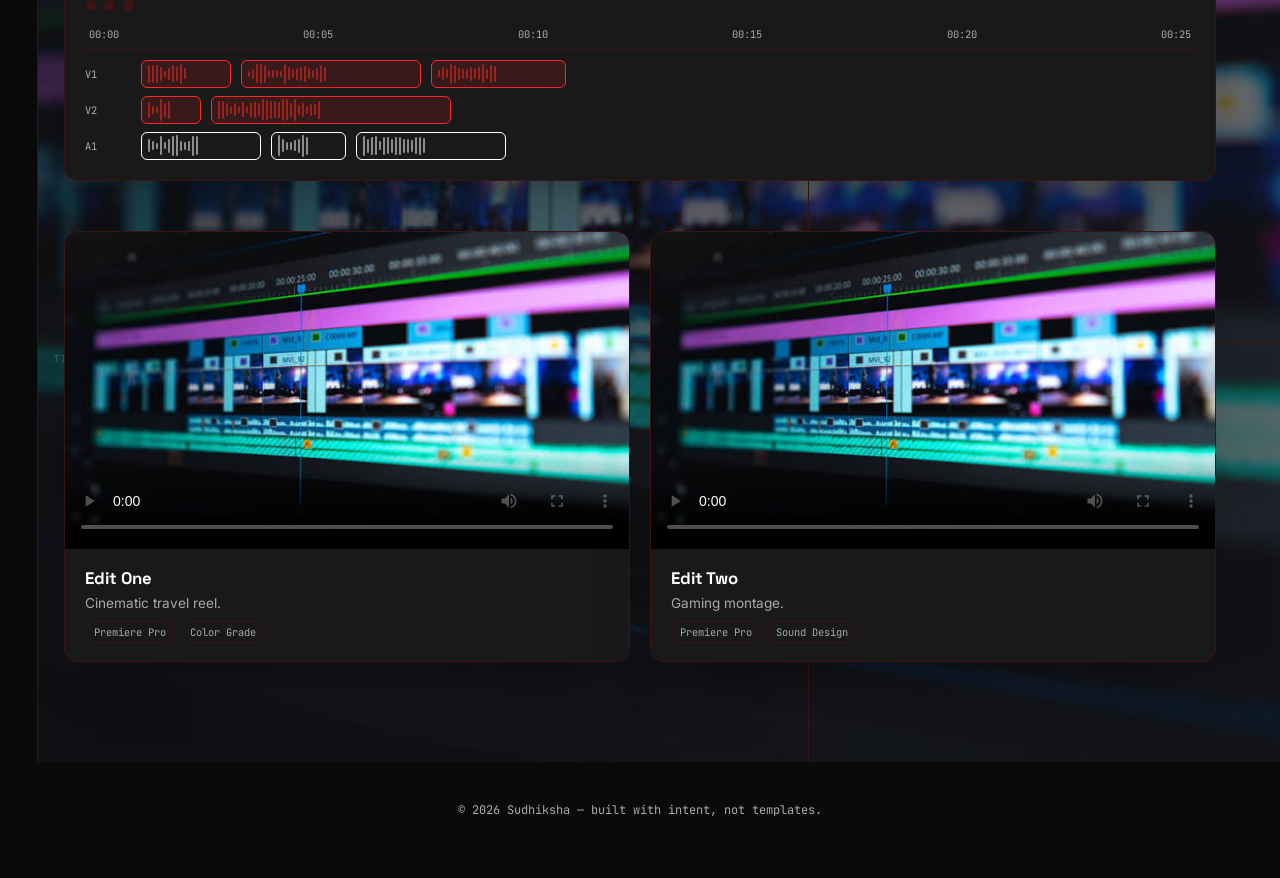
==== commit d1902787: "favicon" ====
--- a/index.html
+++ b/index.html
@@ -4,6 +4,7 @@
 <meta charset="UTF-8">
 <meta name="viewport" content="width=device-width, initial-scale=1.0">
 <title>Sudhiksha — Developer</title>
+<link rel="icon" type="image/png" href="images/favicon.png">
 <link rel="preconnect" href="https://fonts.googleapis.com">
 <link href="https://fonts.googleapis.com/css2?family=Space+Grotesk:wght@400;500;600;700&family=Inter:wght@400;500;600&family=JetBrains+Mono:wght@400;500;600&display=swap" rel="stylesheet">
 <link rel="stylesheet" href="css/style.css">
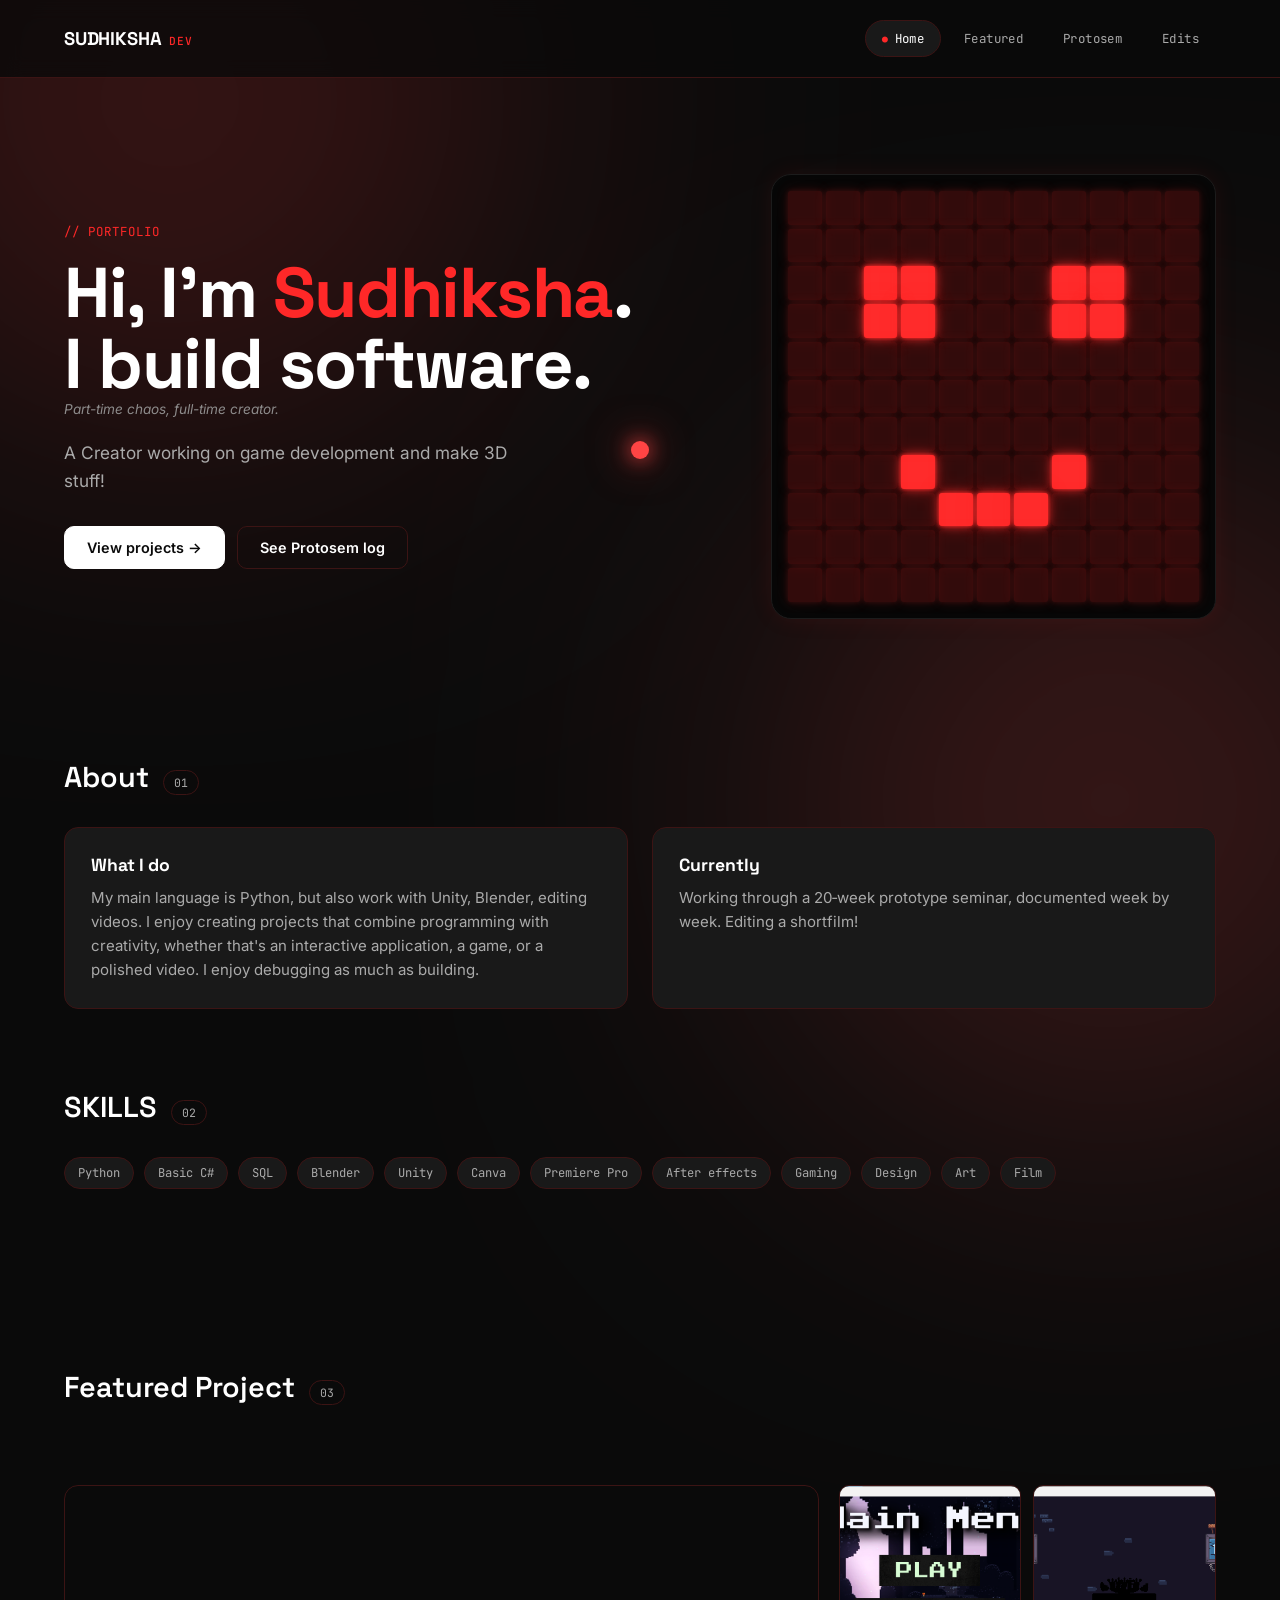
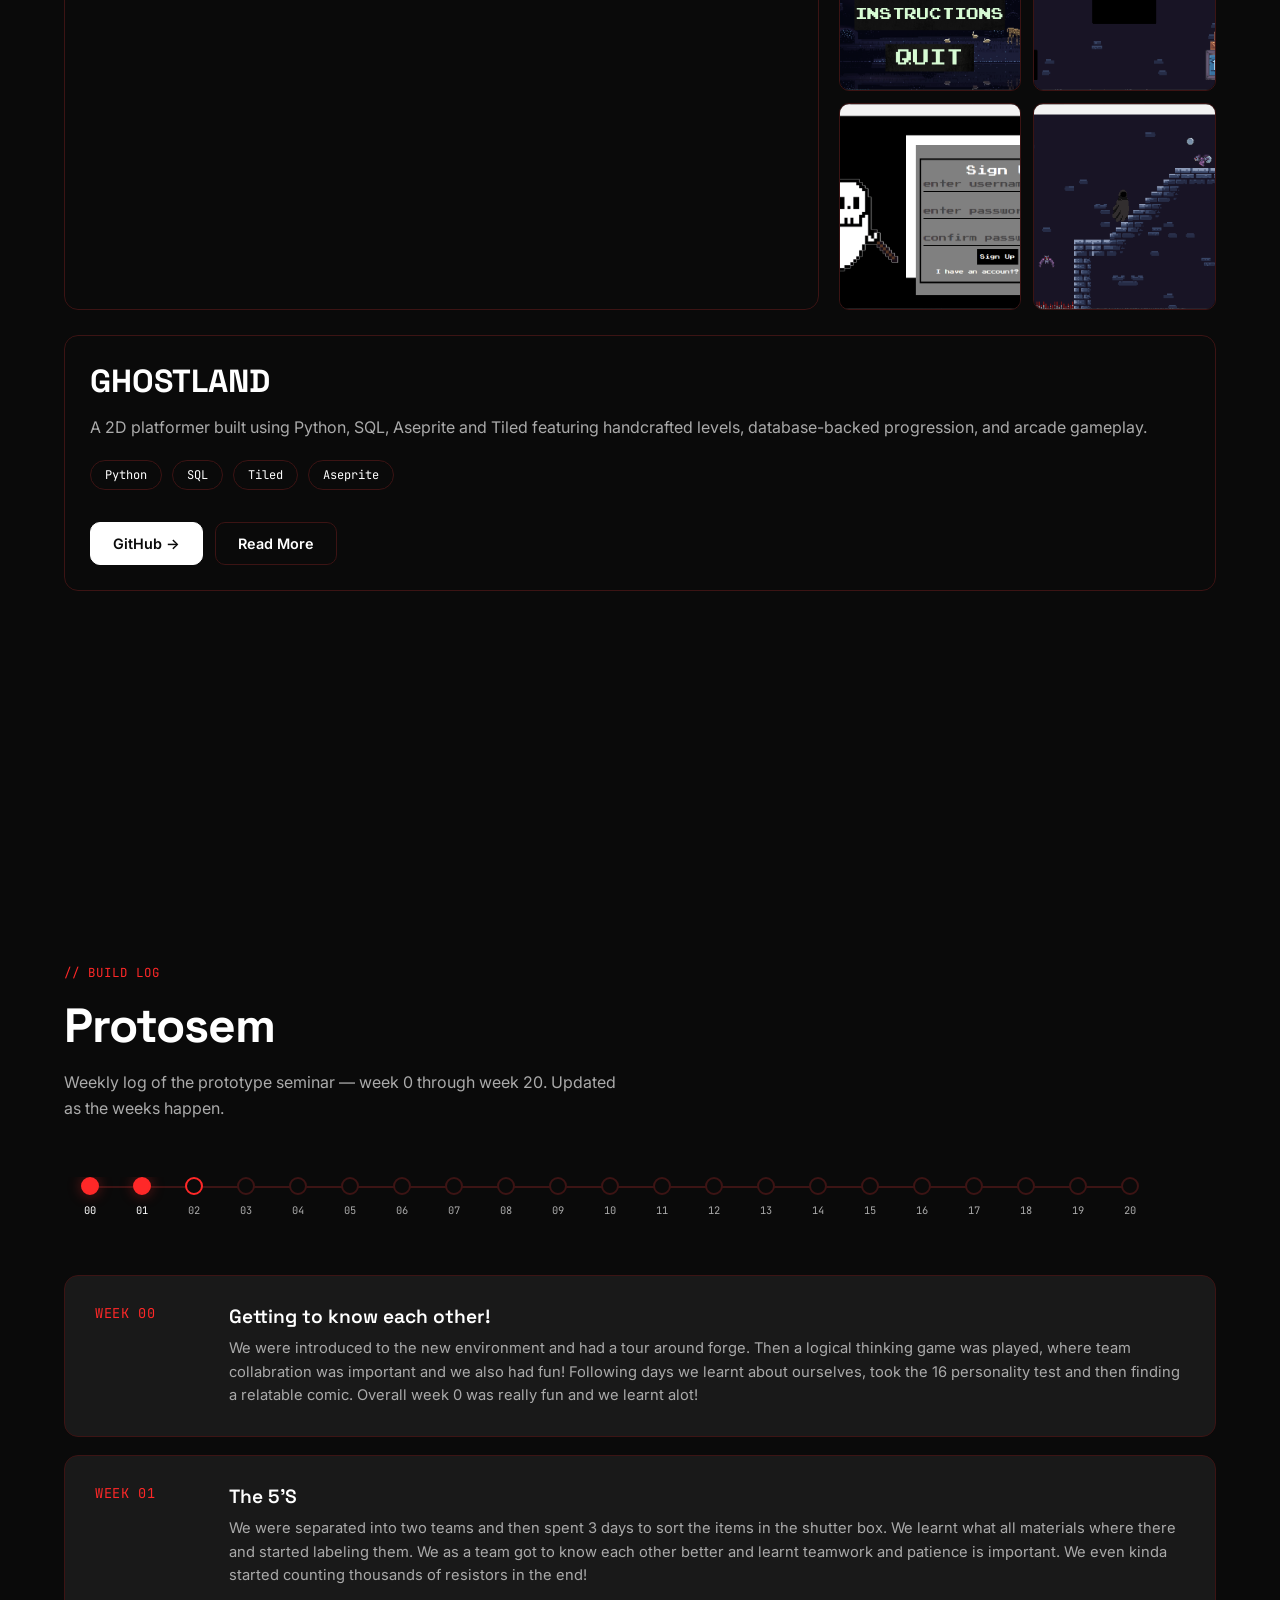
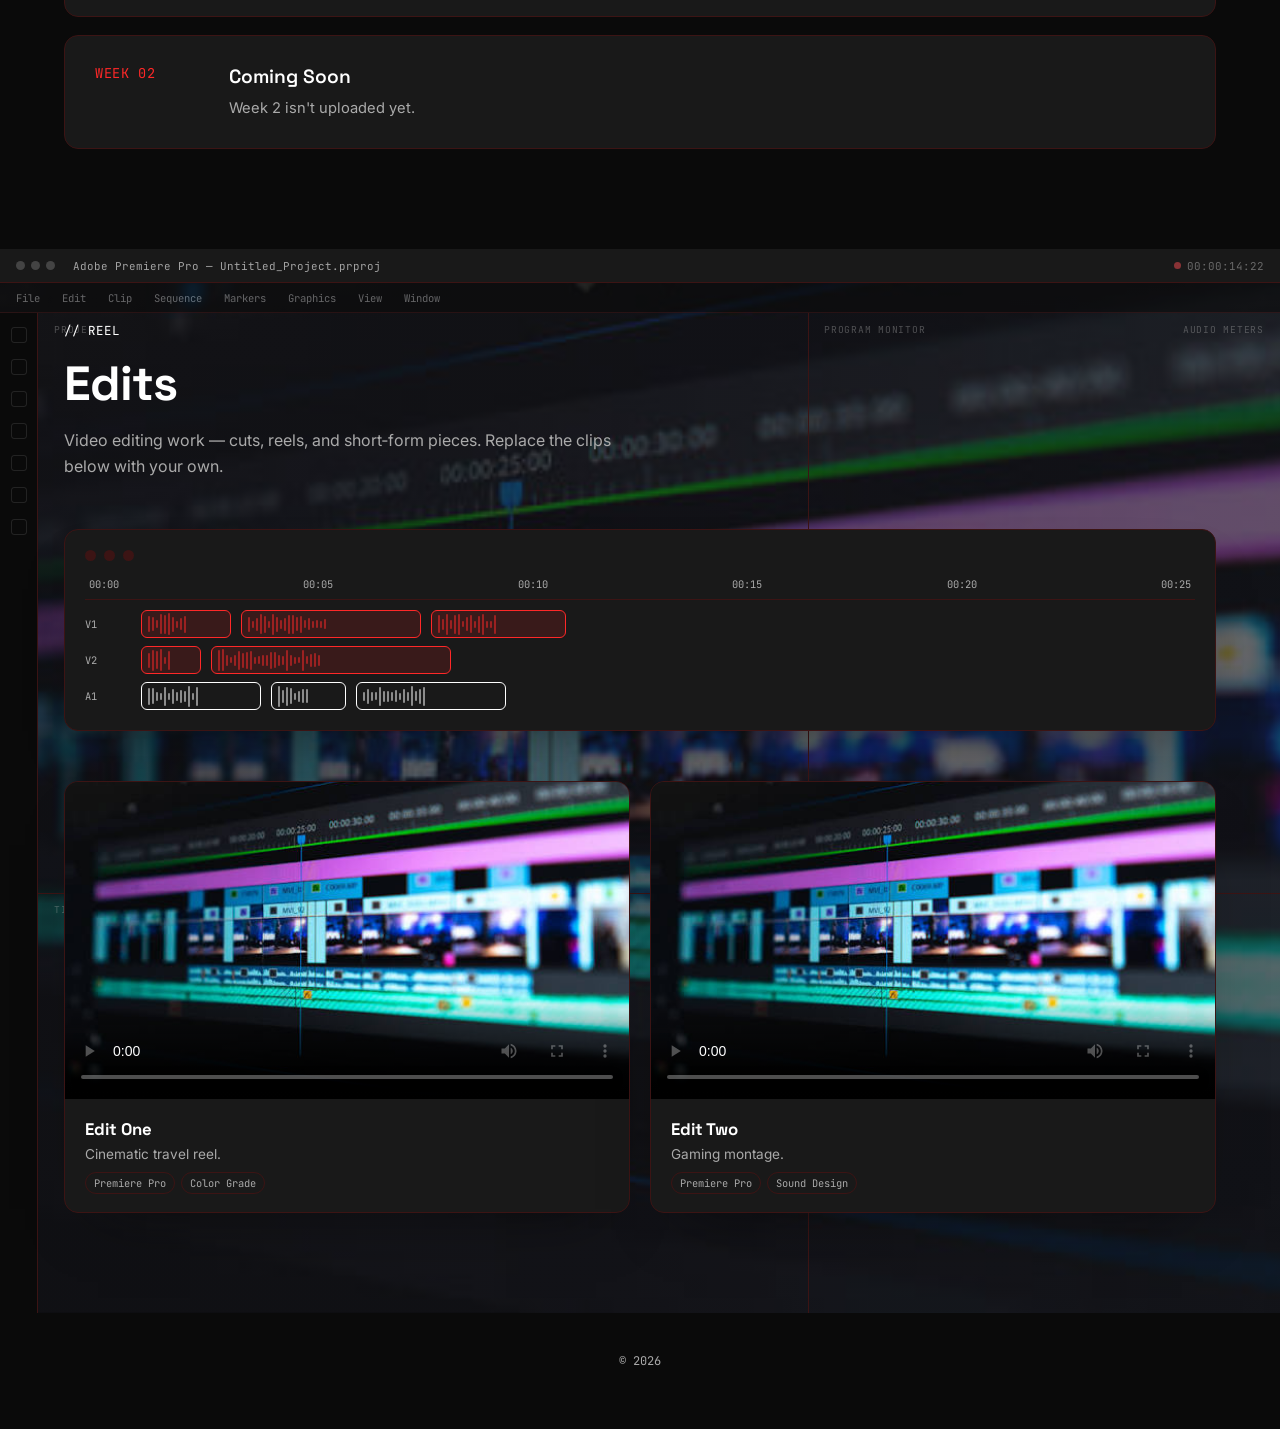
==== commit f328efff: "pics" ====
--- a/index.html
+++ b/index.html
@@ -3,7 +3,7 @@
 <head>
 <meta charset="UTF-8">
 <meta name="viewport" content="width=device-width, initial-scale=1.0">
-<title>Sudhiksha — Developer</title>
+<title>Sudhiksha</title>
 <link rel="icon" type="image/png" href="images/favicon.png">
 <link rel="preconnect" href="https://fonts.googleapis.com">
 <link href="https://fonts.googleapis.com/css2?family=Space+Grotesk:wght@400;500;600;700&family=Inter:wght@400;500;600&family=JetBrains+Mono:wght@400;500;600&display=swap" rel="stylesheet">
@@ -36,7 +36,7 @@
   
 </main>
 
-<footer>© <span id="year"></span> Sudhiksha — built with intent, not templates.</footer>
+<footer>© <span id="year"></span> </footer>
 
 <script src="js/app.js"></script>
 </body>
--- a/css/style.css
+++ b/css/style.css
@@ -276,51 +276,91 @@
   margin-top:80px;
   padding-bottom:100px;
 }
-.game-card{
-  display:grid;
-  grid-template-columns:1.1fr 1fr;
-  gap:40px;
-  align-items:center;
-}
-.game-image{
-  width:100%;
-  aspect-ratio:16/9;
-  overflow:hidden;
-  border-radius:14px;
-  background:#111;
-}
-.game-image img{
-  width:100%;
-  height:100%;
-  object-fit:cover;
-  display:block;
-  transition:transform 400ms ease;
-}
-.game-image:hover img{
-  transform:scale(1.05);
-}
+
+/* ===========================
+   FEATURED PROJECT
+=========================== */
+
+/* TOP SECTION */
+.game-showcase{
+    display:grid;
+    grid-template-columns: 2fr 1fr;
+    gap:20px;
+}
+
+
+/* VIDEO LEFT */
+.game-video{
+    width:100%;
+    aspect-ratio:16/9;
+    overflow:hidden;
+    border-radius:14px;
+    border:1px solid rgba(var(--border),1);
+}
+
+.game-video video{
+    width:100%;
+    height:100%;
+    object-fit:cover;
+}
+
+
+/* IMAGE GRID RIGHT */
+.game-gallery{
+    display:grid;
+    grid-template-columns:repeat(2,1fr);
+    grid-template-rows:repeat(2,1fr);
+    gap:12px;
+}
+
+
+.game-gallery img{
+    width:100%;
+    height:100%;
+    aspect-ratio:1/1;
+    object-fit:cover;
+    border-radius:10px;
+    border:1px solid rgba(var(--border),1);
+}
+
+
+
+/* BOTTOM DESCRIPTION */
+.game-info{
+    margin-top:25px;
+    padding:25px;
+    border:1px solid rgba(var(--border),1);
+    border-radius:14px;
+}
+
+
 .game-info h2{
-  font-family:var(--font-display);
-  font-size:2rem;
-}
-.game-label{
-  font-family:var(--font-mono);
-  font-size:0.75rem;
-  color:rgb(var(--accent));
-  letter-spacing:0.08em;
-}
+    font-family:var(--font-display);
+    font-size:2rem;
+}
+
+
+.game-info p{
+    color:rgb(var(--ink-soft));
+    line-height:1.6;
+    margin-top:12px;
+}
+
+
 .game-tags{
-  display:flex;
-  gap:8px;
-  flex-wrap:wrap;
-  margin:20px 0;
-}
+    display:flex;
+    gap:10px;
+    margin:20px 0;
+    flex-wrap:wrap;
+}
+
+
 .game-tags span{
-  font-family:var(--font-mono);
-  font-size:.75rem;
-  padding:6px 12px;
-  border:1px solid rgba(var(--border),1);
-  border-radius:999px;
+    border:1px solid rgba(var(--border),1);
+    padding:6px 14px;
+    border-radius:999px;
+    font-family:var(--font-mono);
+    font-size:.75rem;
 }
 .game-info p{
   color:rgb(var(--ink-soft));
@@ -329,7 +369,11 @@
 }
 
 @media(max-width:820px){
-  .game-card{ grid-template-columns:1fr; }
+
+    .game-gallery{
+        grid-template-columns:repeat(2,1fr);
+    }
+
 }
 
 /* ============ PROTOSEM ============ */
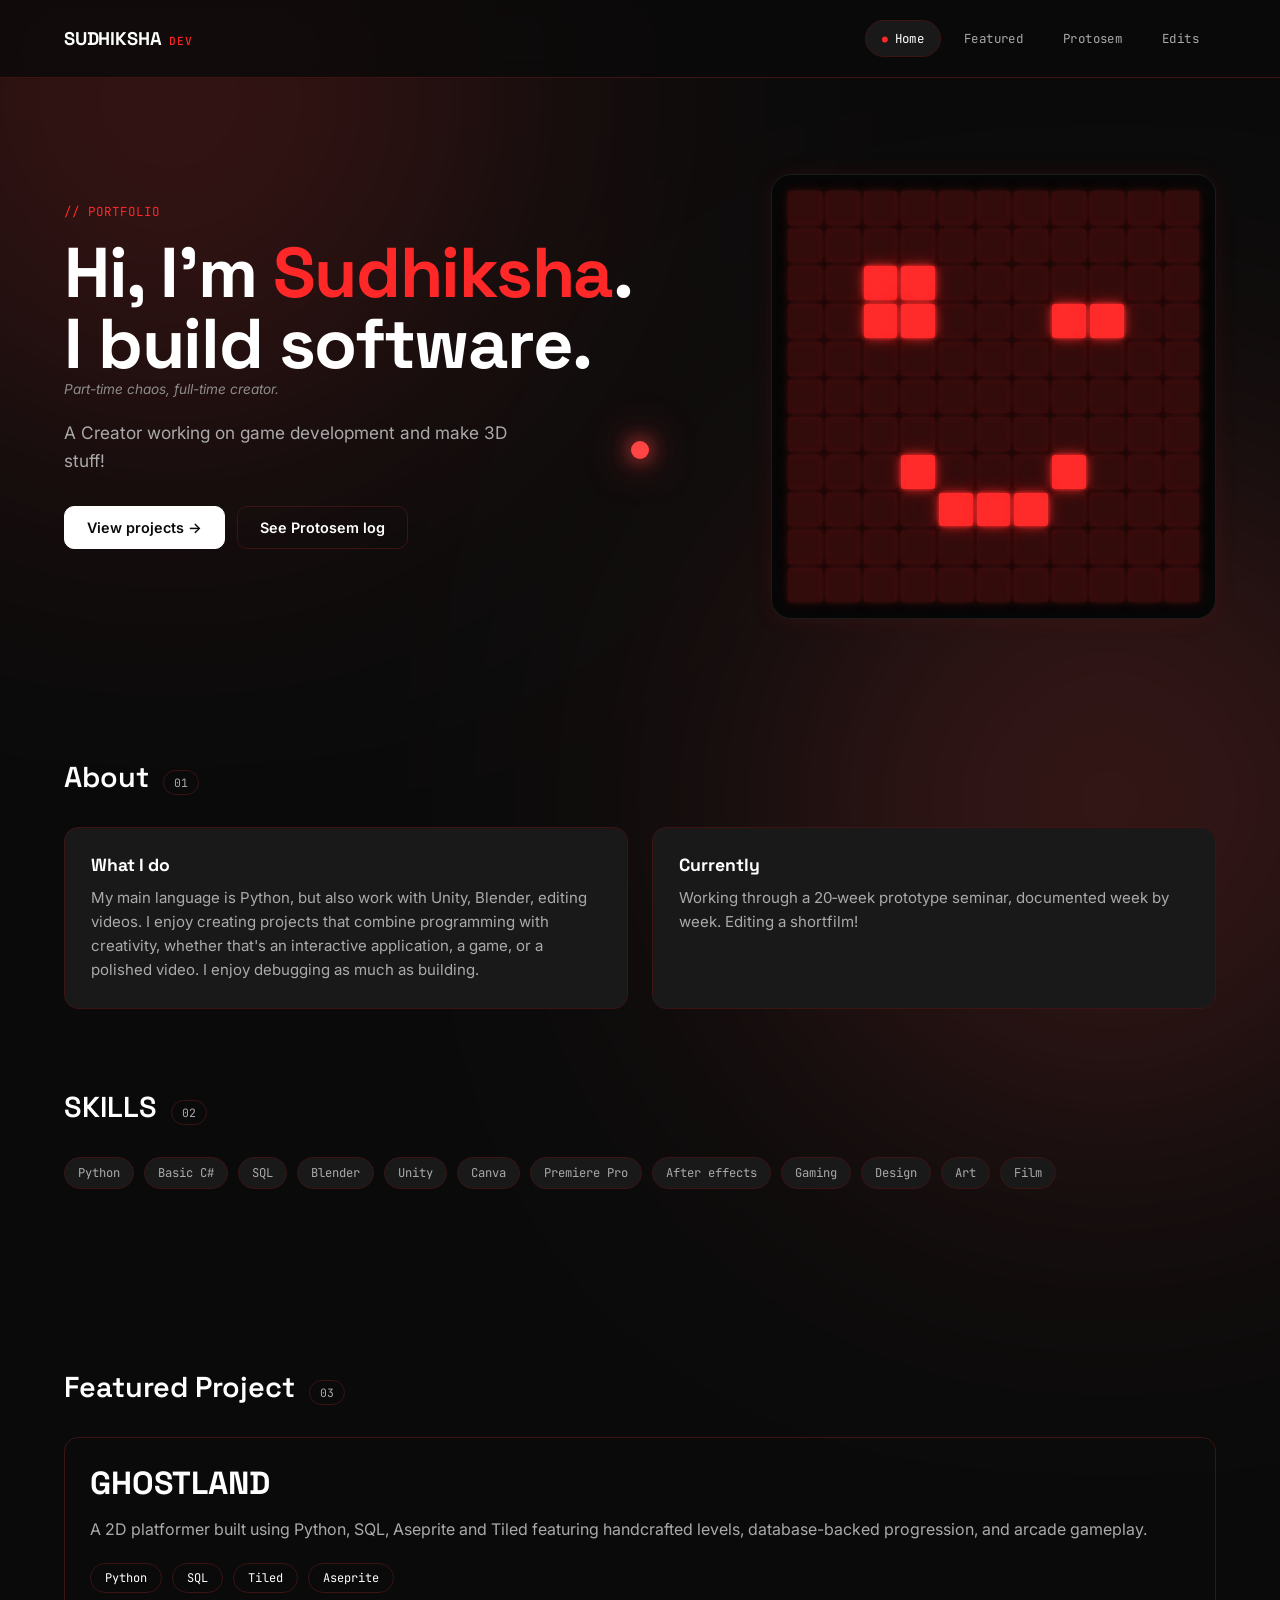
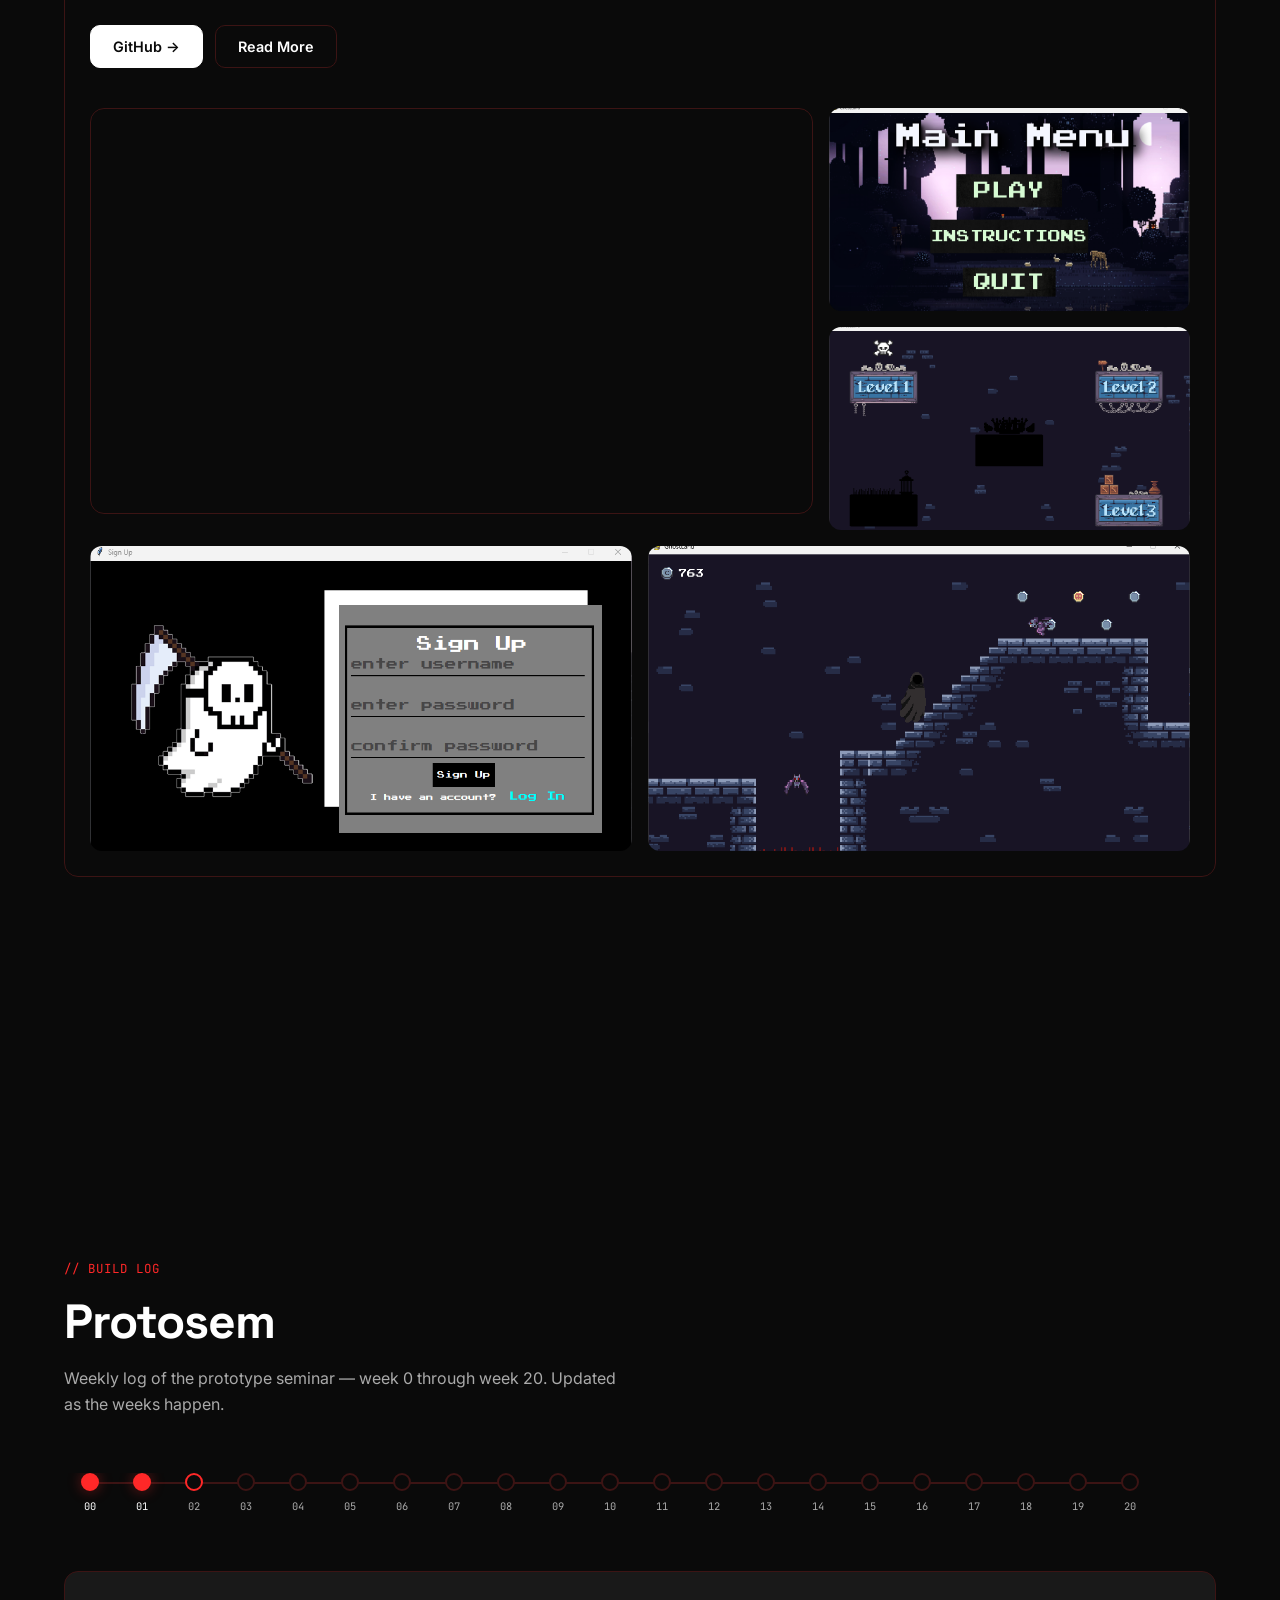
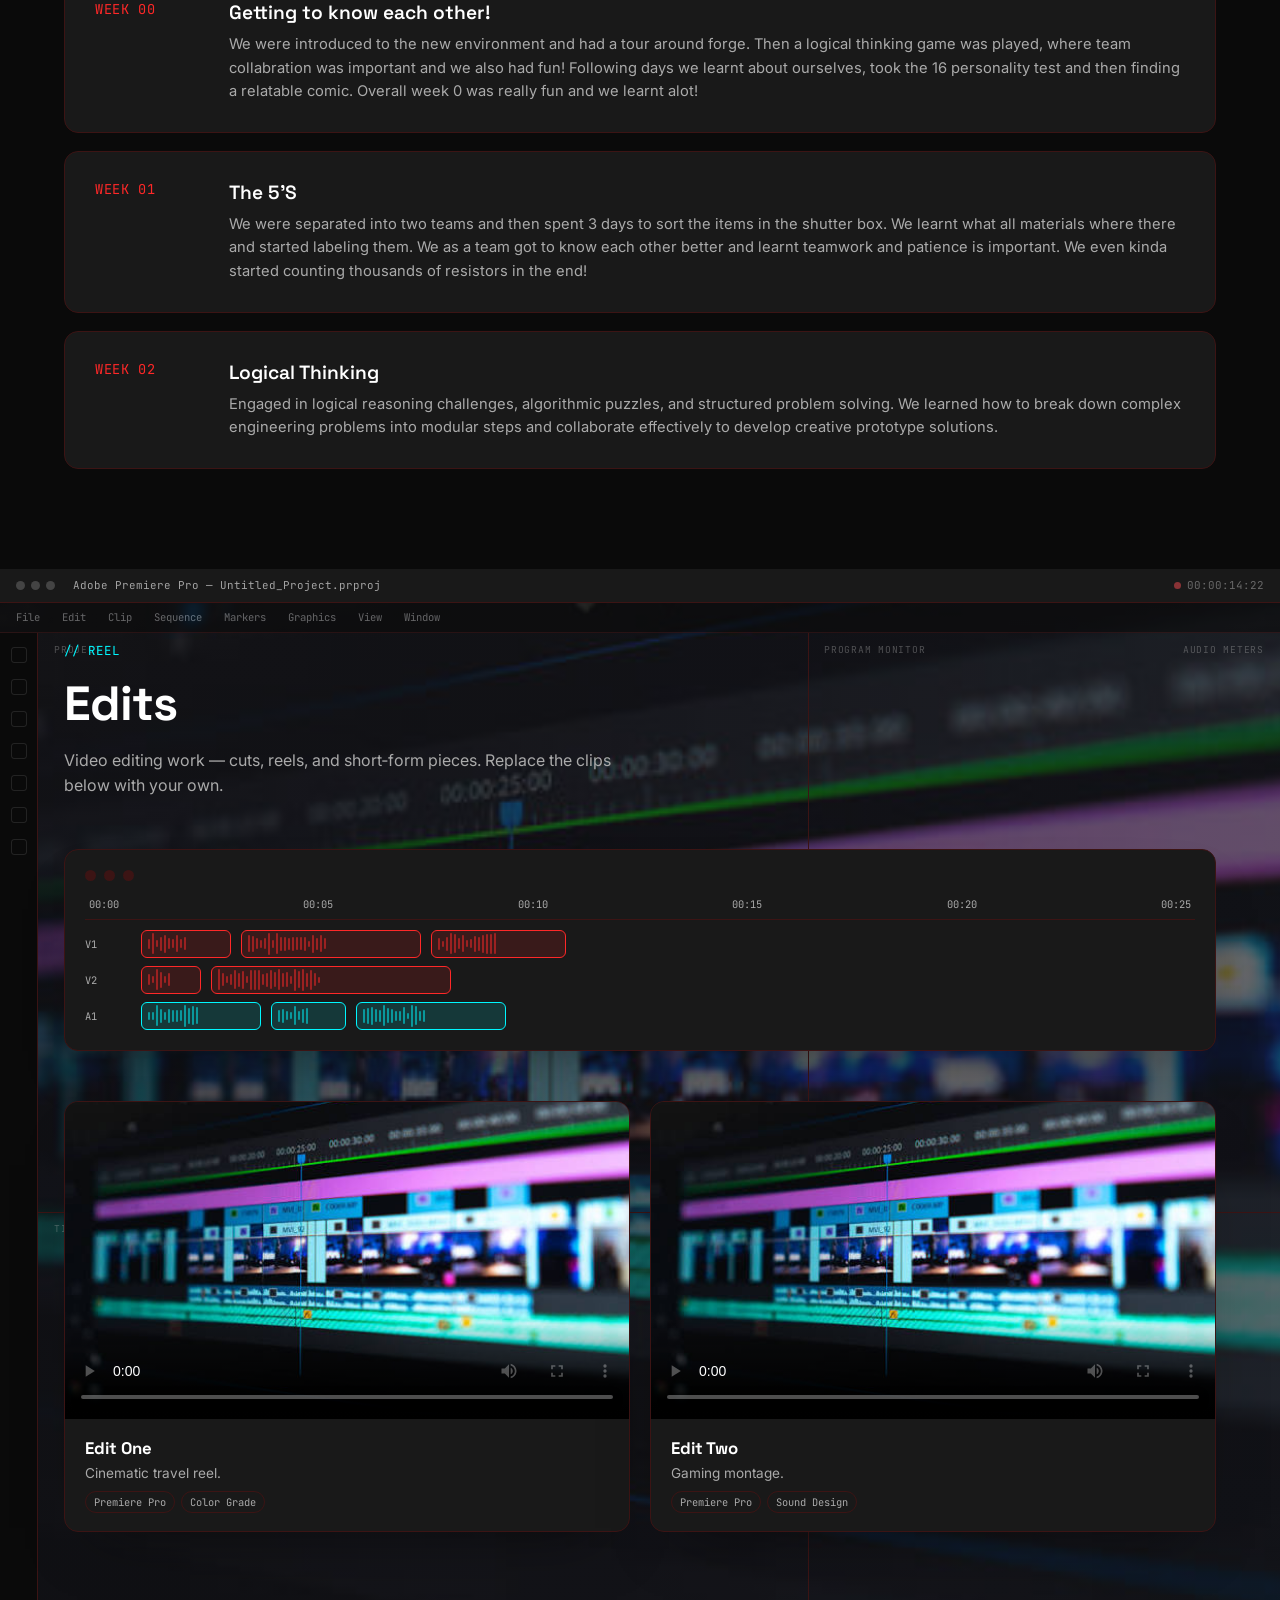
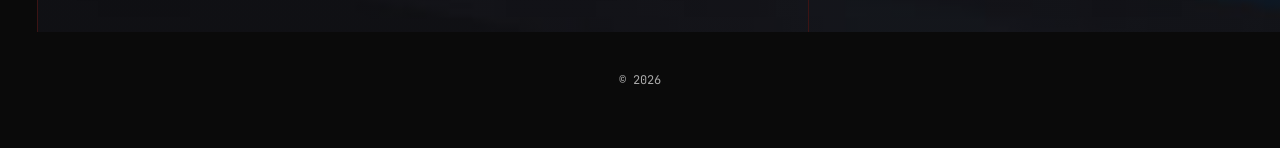
==== commit 67f2b68e: "Fix DOM structure, accent colors, and mobile responsiveness; set static DEV badge" ====
--- a/index.html
+++ b/index.html
@@ -20,8 +20,8 @@
 <div class="bg-blob blob-b"></div>
 <header>
   <div class="logo">
-    SUDHIKSHA <span id="role" class="glitch">DEV</span>
-</div>
+    SUDHIKSHA <span id="role">DEV</span>
+  </div>
   <nav>
     <ul>
       <li><button data-target="home" class="active">Home</button></li>
@@ -35,7 +35,7 @@
 <main id="main">
   
 </main>
-
+  
 <footer>© <span id="year"></span> </footer>
 
 <script src="js/app.js"></script>
--- a/css/style.css
+++ b/css/style.css
@@ -10,6 +10,9 @@
 
   --ink:245,245,245;
   --ink-soft:165,165,170;
+
+  --accent:255,40,40;
+  --accent2:156,106,222;
 
   --border:42,42,42;
 
@@ -58,58 +61,7 @@
   font-weight: 500;
   color: rgb(var(--accent));
   letter-spacing: 0.08em;
-
-  position: relative;
   display: inline-block;
-  min-width: 7ch;
-}
-
-/* Active glitch */
-.logo span.glitch{
-    animation: glitch 0.30s steps(2, end);
-}
-
-.logo span.glitch::before,
-.logo span.glitch::after{
-  content: attr(data-text);
-  position: absolute;
-  inset: 0;
-  pointer-events: none;
-}
-
-.logo span.glitch::before{
-  color: #00f7ff;
-  transform: translate(-2px, 0);
-  clip-path: inset(0 0 45% 0);
-  opacity: .8;
-}
-
-.logo span.glitch::after{
-  color: #ff006e;
-  transform: translate(2px, 0);
-  clip-path: inset(55% 0 0 0);
-  opacity: .8;
-}
-
-@keyframes glitch{
-  0%{
-    transform: translate(0);
-  }
-  20%{
-    transform: translate(-2px,1px);
-  }
-  40%{
-    transform: translate(2px,-1px);
-  }
-  60%{
-    transform: translate(-1px,-2px);
-  }
-  80%{
-    transform: translate(2px,2px);
-  }
-  100%{
-    transform: translate(0);
-  }
 }
 nav ul{display:flex; gap:6px;}
 nav button{
@@ -273,8 +225,15 @@
 
 /* ============ FEATURED GAME ============ */
 .featured-game{
-  margin-top:80px;
+  margin-top:10px;
   padding-bottom:100px;
+}
+
+.hero-actions{
+    display:flex;
+    gap:12px;
+    margin-top:32px;
+    margin-bottom:40px;
 }
 
 /* ===========================
@@ -282,14 +241,42 @@
 =========================== */
 
 /* TOP SECTION */
+
 .game-showcase{
     display:grid;
-    grid-template-columns: 2fr 1fr;
-    gap:20px;
-}
-
-
-/* VIDEO LEFT */
+    grid-template-columns:2fr 1fr;
+    gap:16px;
+    align-items:start;
+}
+
+.gallery-side{
+    display:grid;
+    grid-template-rows:1fr 1fr;
+    gap:16px;
+}
+
+.gallery-side img{
+    width:100%;
+    aspect-ratio:16/9;
+    object-fit:cover;
+    border-radius:12px;
+}
+
+.gallery-bottom{
+    display:grid;
+    grid-template-columns:1fr 1fr;
+    gap:16px;
+    margin-top:16px;
+}
+
+.gallery-bottom img{
+    width:100%;
+    aspect-ratio:16/9;
+    object-fit:cover;
+    border-radius:12px;
+}
+
+
 .game-video{
     width:100%;
     aspect-ratio:16/9;
@@ -305,29 +292,11 @@
 }
 
 
-/* IMAGE GRID RIGHT */
-.game-gallery{
-    display:grid;
-    grid-template-columns:repeat(2,1fr);
-    grid-template-rows:repeat(2,1fr);
-    gap:12px;
-}
-
-
-.game-gallery img{
-    width:100%;
-    height:100%;
-    aspect-ratio:1/1;
-    object-fit:cover;
-    border-radius:10px;
-    border:1px solid rgba(var(--border),1);
-}
-
-
-
-/* BOTTOM DESCRIPTION */
+
+
 .game-info{
-    margin-top:25px;
+    margin-top:0;
+    margin-bottom:10px;
     padding:25px;
     border:1px solid rgba(var(--border),1);
     border-radius:14px;
@@ -369,11 +338,23 @@
 }
 
 @media(max-width:820px){
-
-    .game-gallery{
-        grid-template-columns:repeat(2,1fr);
-    }
-
+    .game-showcase{
+        grid-template-columns: 1fr;
+    }
+    .gallery-side{
+        grid-template-columns: 1fr 1fr;
+        grid-template-rows: auto;
+    }
+    .gallery-bottom{
+        grid-template-columns: 1fr 1fr;
+    }
+}
+
+@media(max-width:560px){
+    .gallery-side,
+    .gallery-bottom{
+        grid-template-columns: 1fr;
+    }
 }
 
 /* ============ PROTOSEM ============ */
@@ -597,13 +578,22 @@
   100%{ transform: translate(var(--mx,0),var(--my,0)) translate(-100px,-70px) scale(1); }
 }
 
-/* Hide default cursor */
-html,
-body,
-*,
-*::before,
-*::after{
-    cursor:none !important;
+/* Hide default cursor on desktop with mouse/pointer */
+@media (hover: hover) and (pointer: fine) {
+    html,
+    body,
+    *,
+    *::before,
+    *::after{
+        cursor:none !important;
+    }
+}
+
+@media (hover: none) or (pointer: coarse) {
+    #cursor,
+    .cursor-trail {
+        display: none !important;
+    }
 }
 /* ===========================
    CUSTOM CURSOR
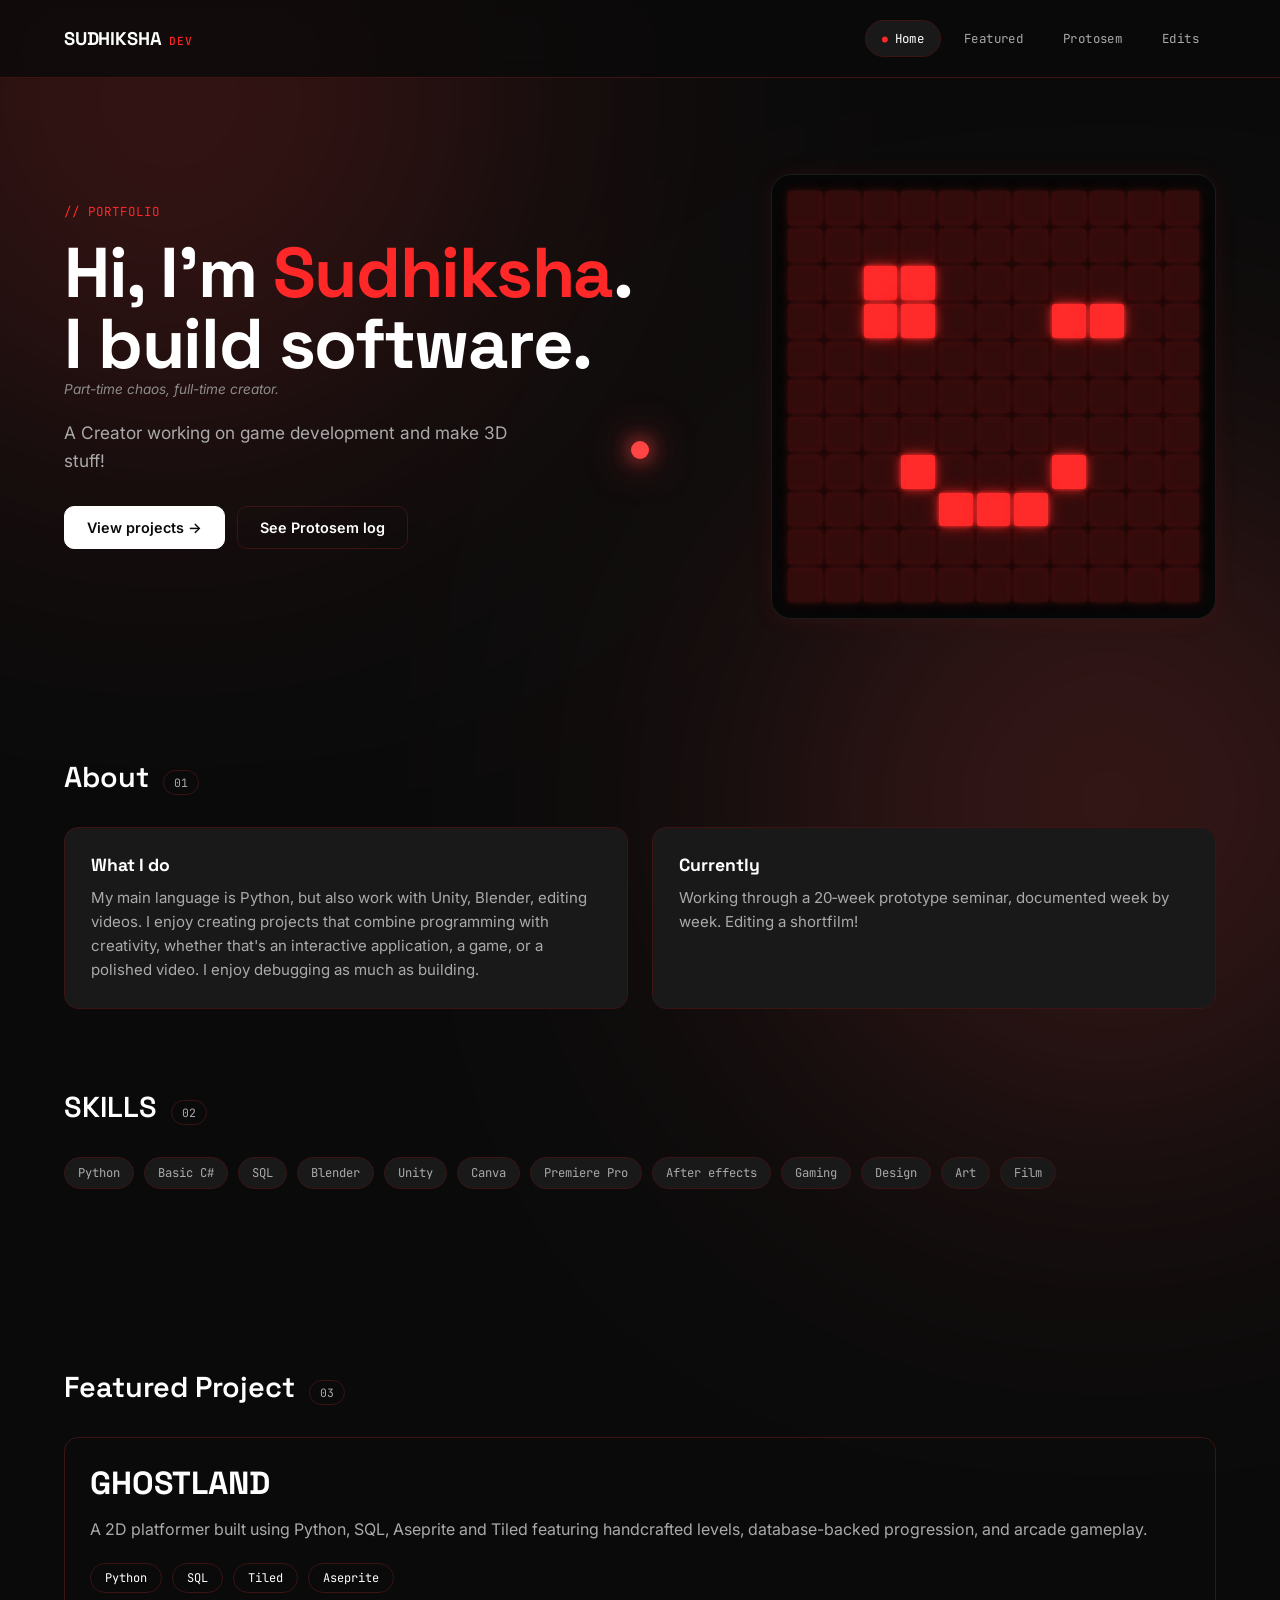
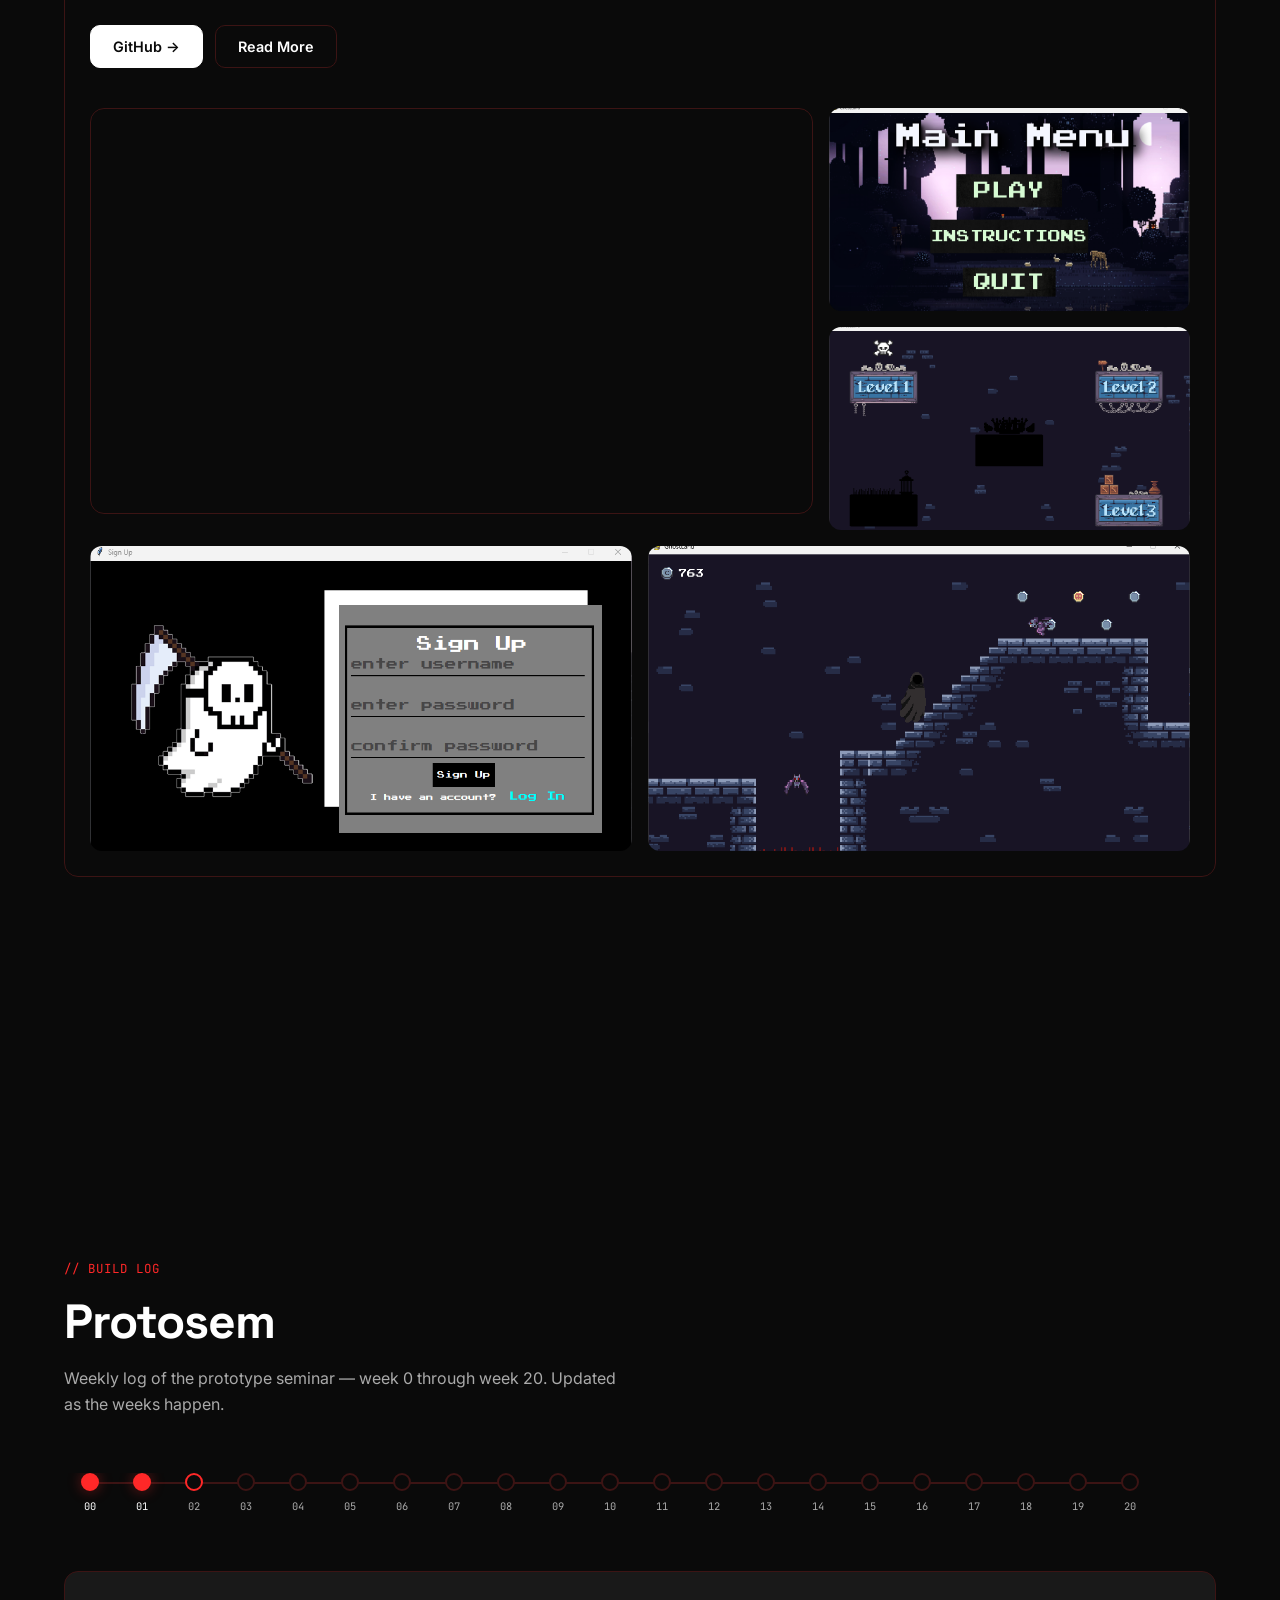
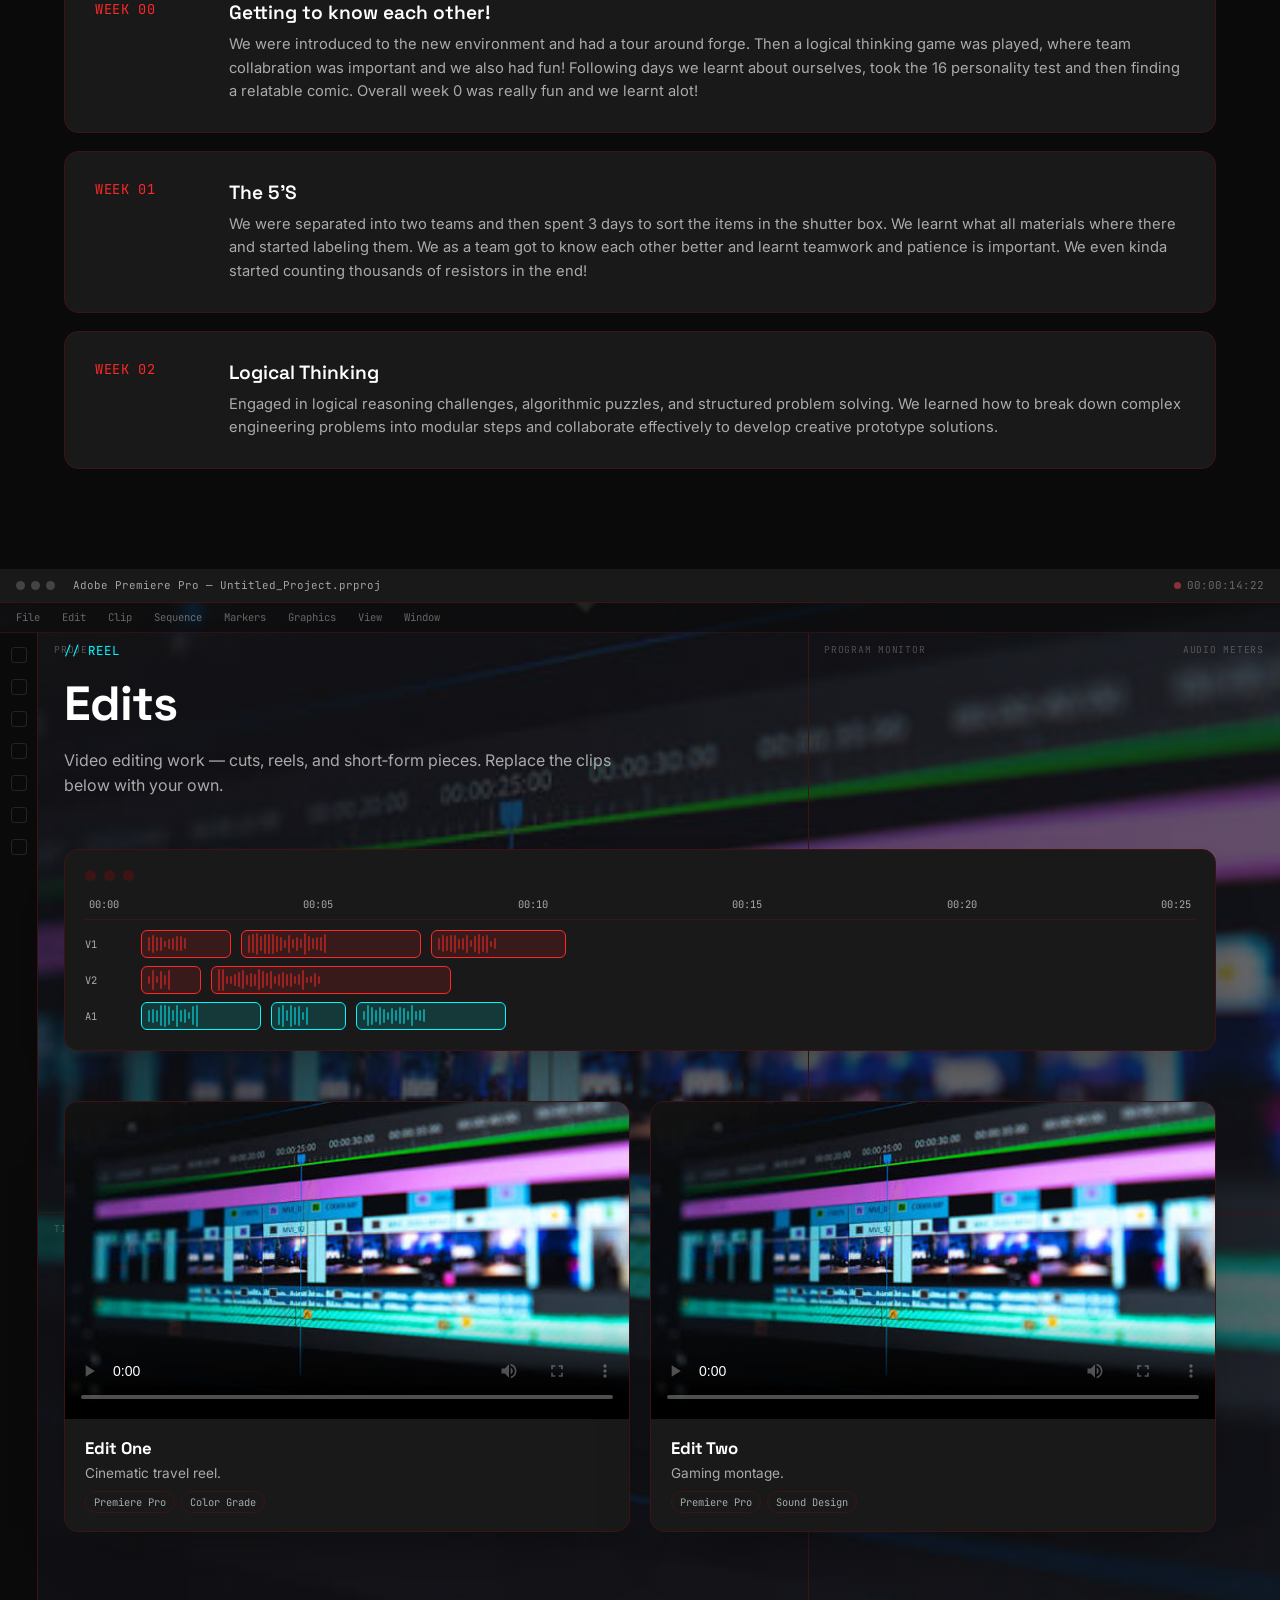
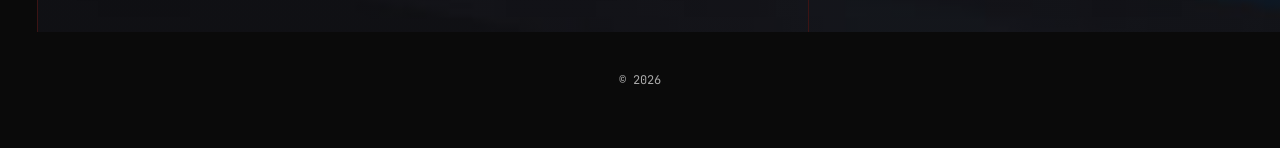
==== commit 1958d9c4: "Add asset and partial cache busting versioning" ====
--- a/index.html
+++ b/index.html
@@ -7,7 +7,7 @@
 <link rel="icon" type="image/png" href="images/favicon.png">
 <link rel="preconnect" href="https://fonts.googleapis.com">
 <link href="https://fonts.googleapis.com/css2?family=Space+Grotesk:wght@400;500;600;700&family=Inter:wght@400;500;600&family=JetBrains+Mono:wght@400;500;600&display=swap" rel="stylesheet">
-<link rel="stylesheet" href="css/style.css">
+<link rel="stylesheet" href="css/style.css?v=2">
 </head>
 
 <body>
@@ -38,6 +38,6 @@
   
 <footer>© <span id="year"></span> </footer>
 
-<script src="js/app.js"></script>
+<script src="js/app.js?v=2"></script>
 </body>
 </html>
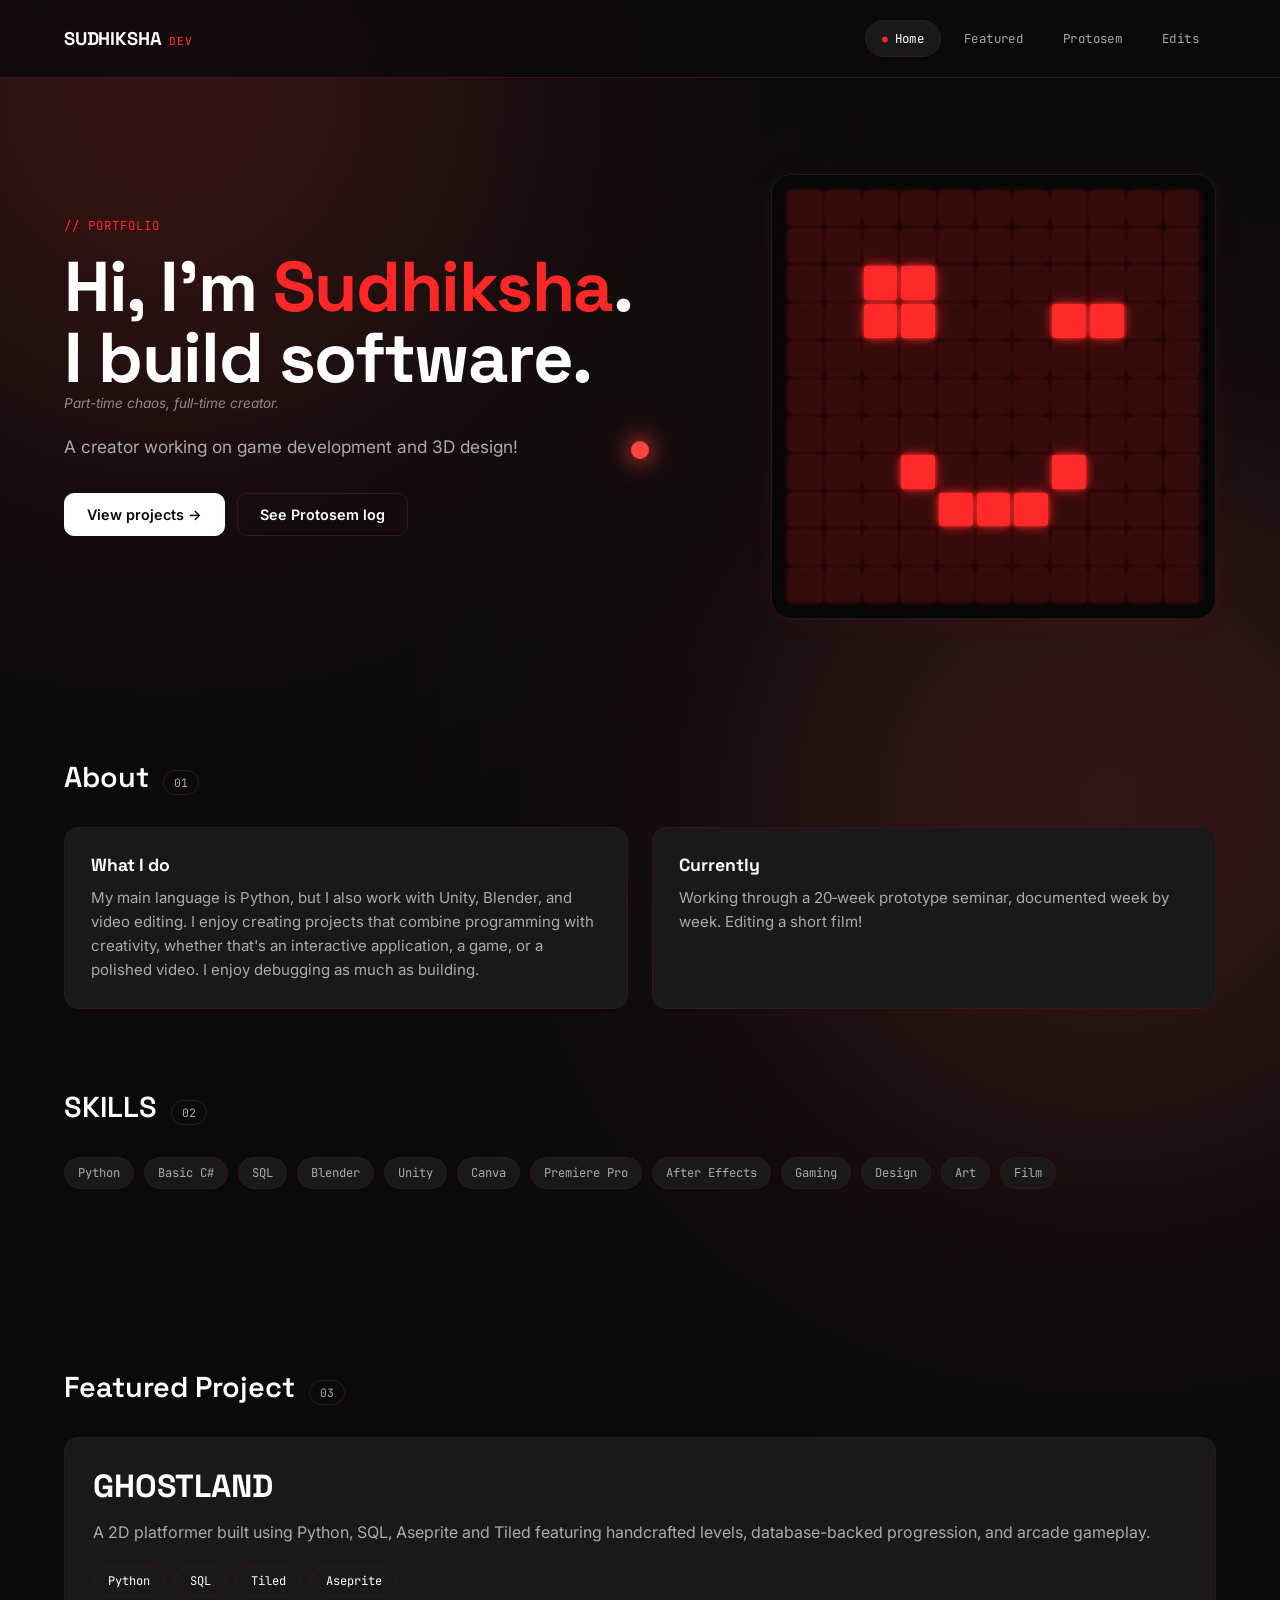
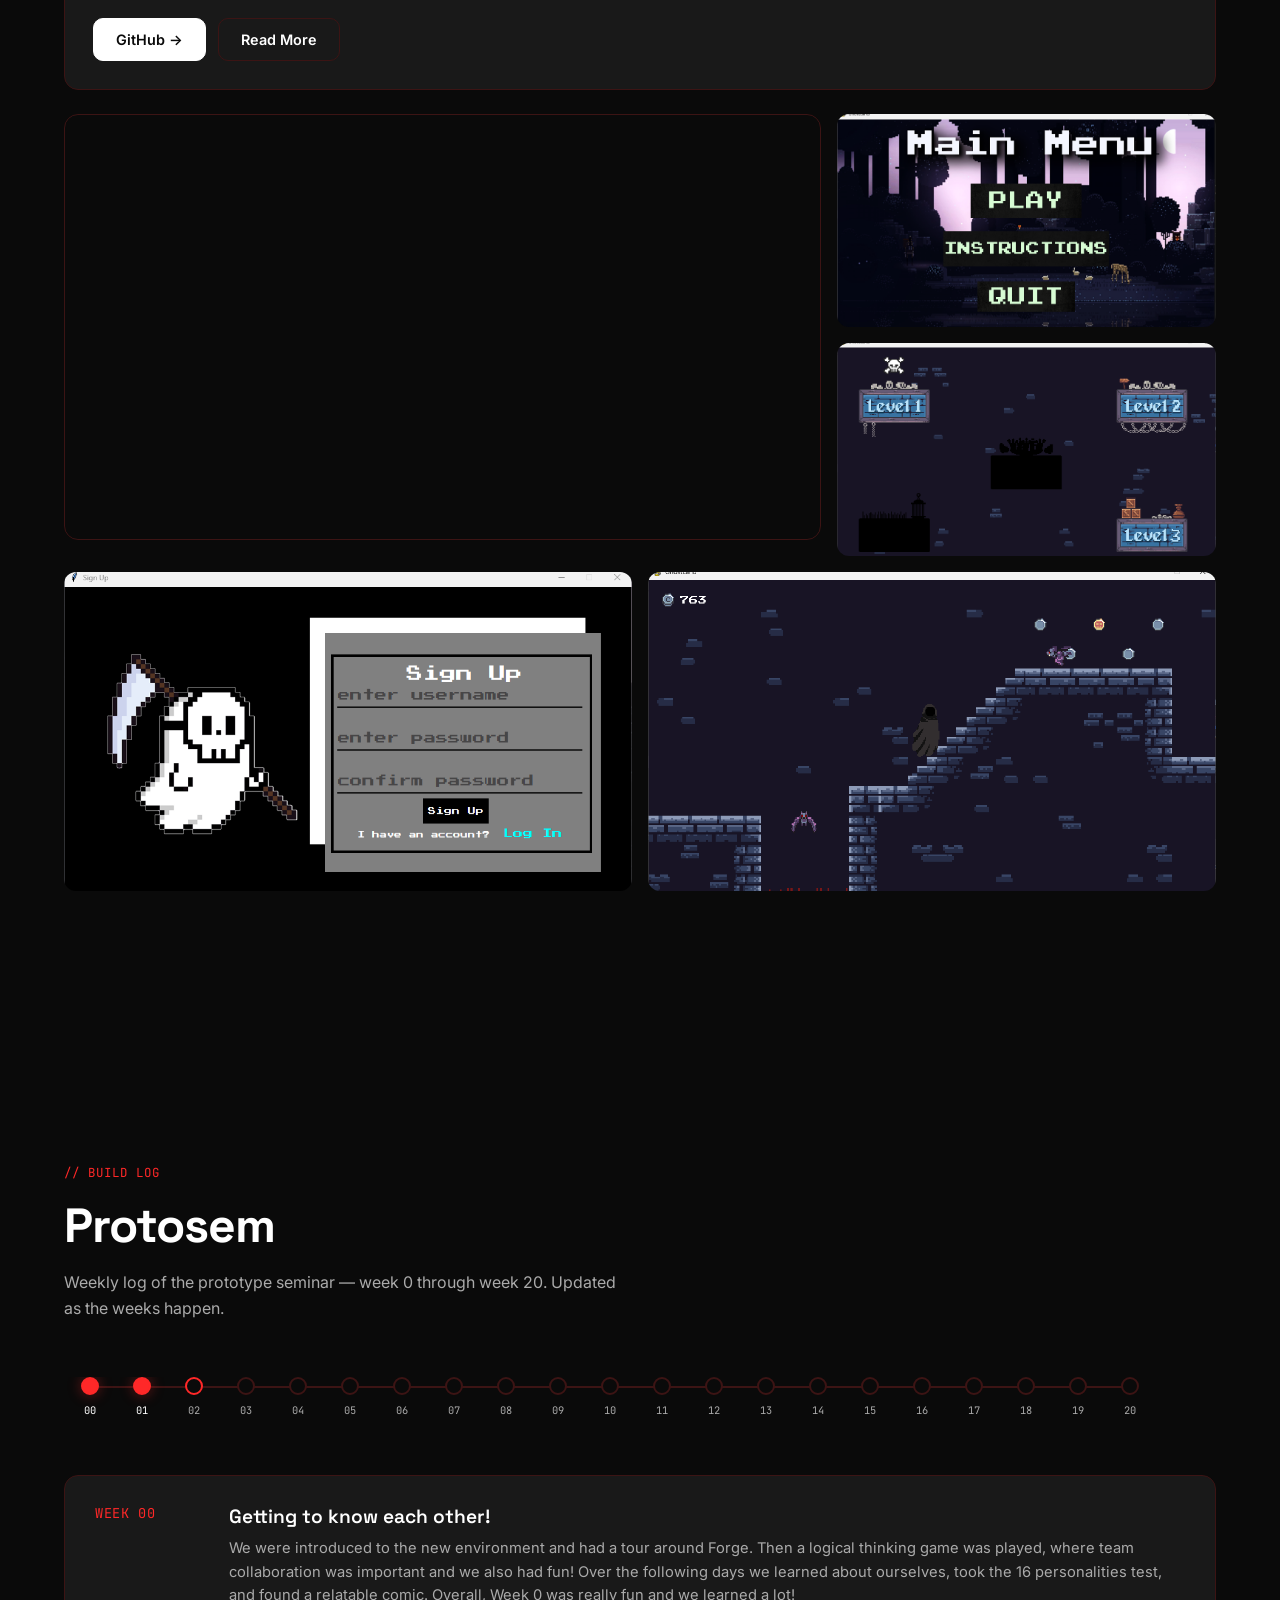
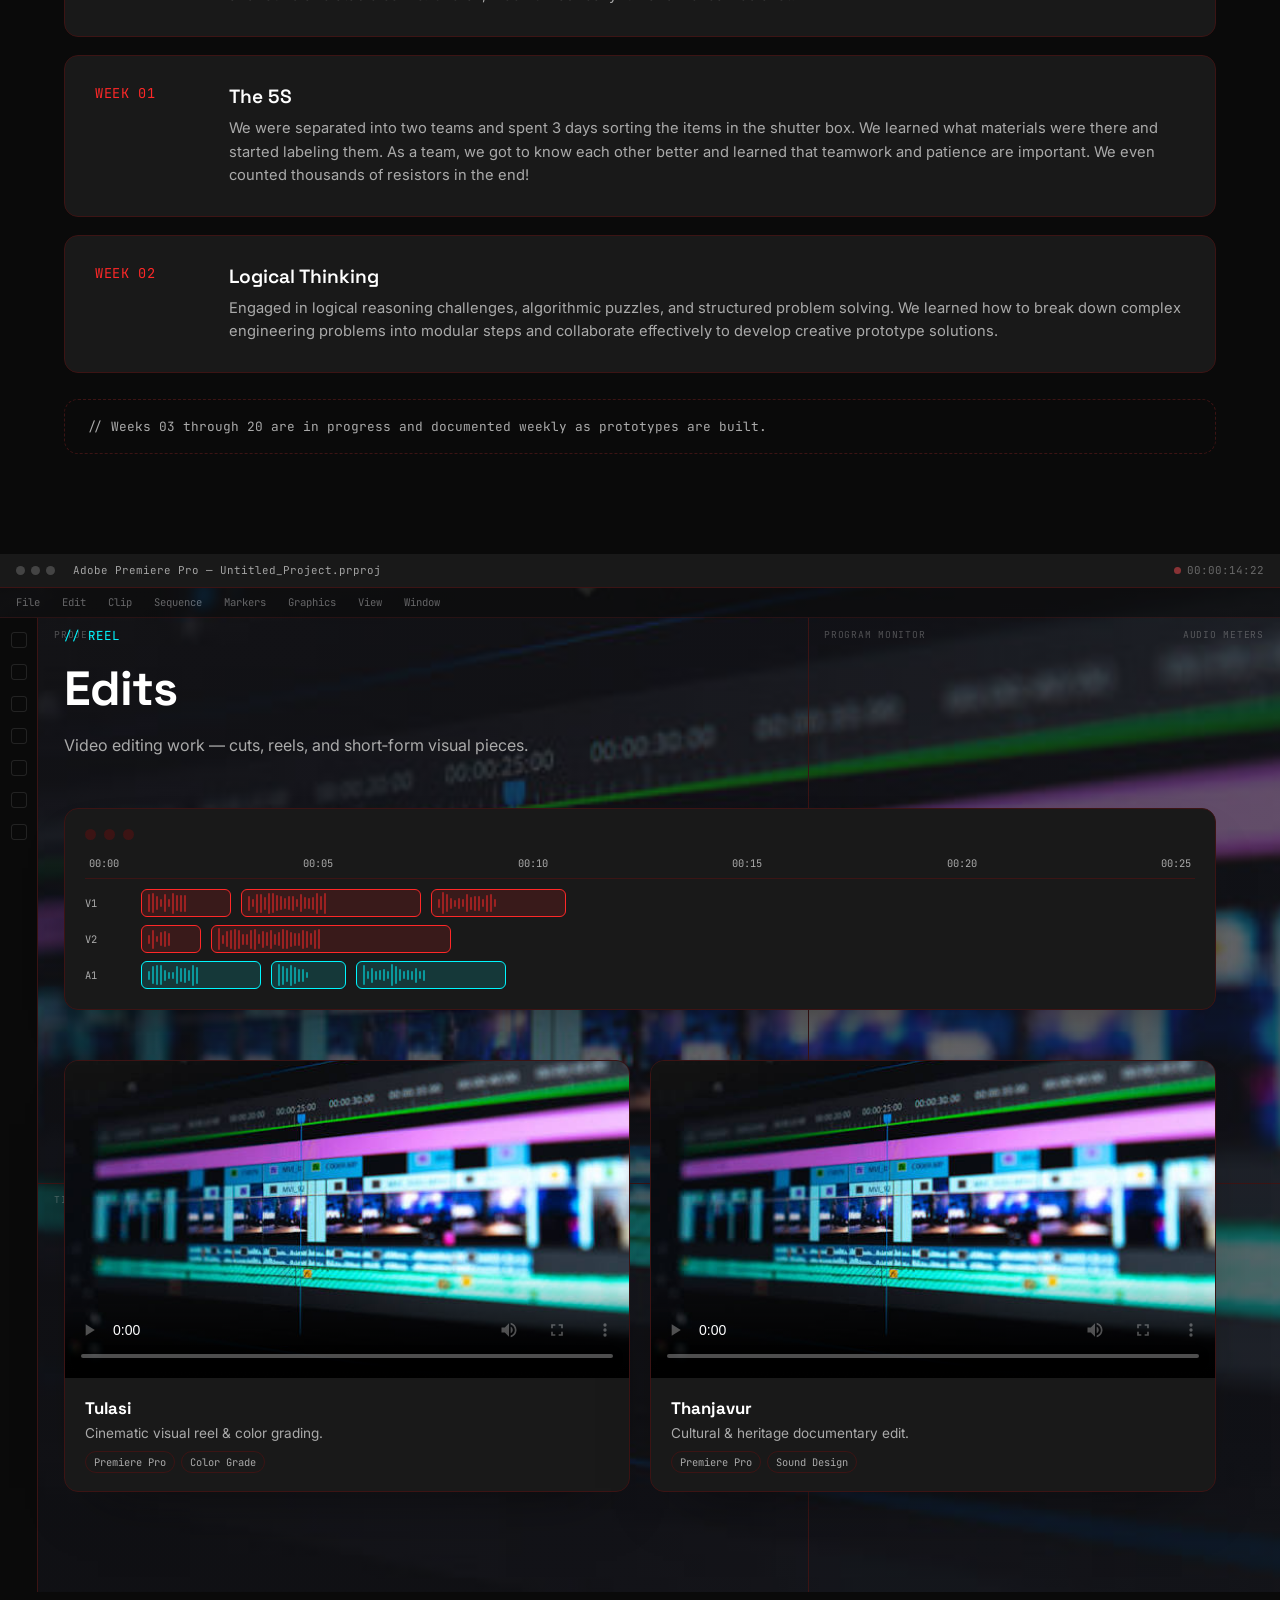
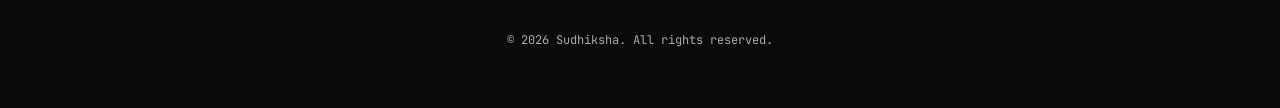
==== commit 4e106f68: "Fix layout nesting, typography, performance, and track GhostLand video" ====
--- a/index.html
+++ b/index.html
@@ -4,8 +4,10 @@
 <meta charset="UTF-8">
 <meta name="viewport" content="width=device-width, initial-scale=1.0">
 <title>Sudhiksha</title>
+<meta name="description" content="Portfolio of Sudhiksha — Software developer, game creator, 3D enthusiast, and video editor.">
 <link rel="icon" type="image/png" href="images/favicon.png">
 <link rel="preconnect" href="https://fonts.googleapis.com">
+<link rel="preconnect" href="https://fonts.gstatic.com" crossorigin>
 <link href="https://fonts.googleapis.com/css2?family=Space+Grotesk:wght@400;500;600;700&family=Inter:wght@400;500;600&family=JetBrains+Mono:wght@400;500;600&display=swap" rel="stylesheet">
 <link rel="stylesheet" href="css/style.css?v=2">
 </head>
@@ -36,7 +38,7 @@
   
 </main>
   
-<footer>© <span id="year"></span> </footer>
+<footer>© <span id="year"></span> Sudhiksha. All rights reserved.</footer>
 
 <script src="js/app.js?v=2"></script>
 </body>
--- a/css/style.css
+++ b/css/style.css
@@ -296,10 +296,16 @@
 
 .game-info{
     margin-top:0;
-    margin-bottom:10px;
-    padding:25px;
+    margin-bottom:24px;
+    padding:28px;
+    background:rgb(var(--surface));
     border:1px solid rgba(var(--border),1);
     border-radius:14px;
+}
+
+.game-info .hero-actions{
+    margin-top:22px;
+    margin-bottom:0;
 }
 
 
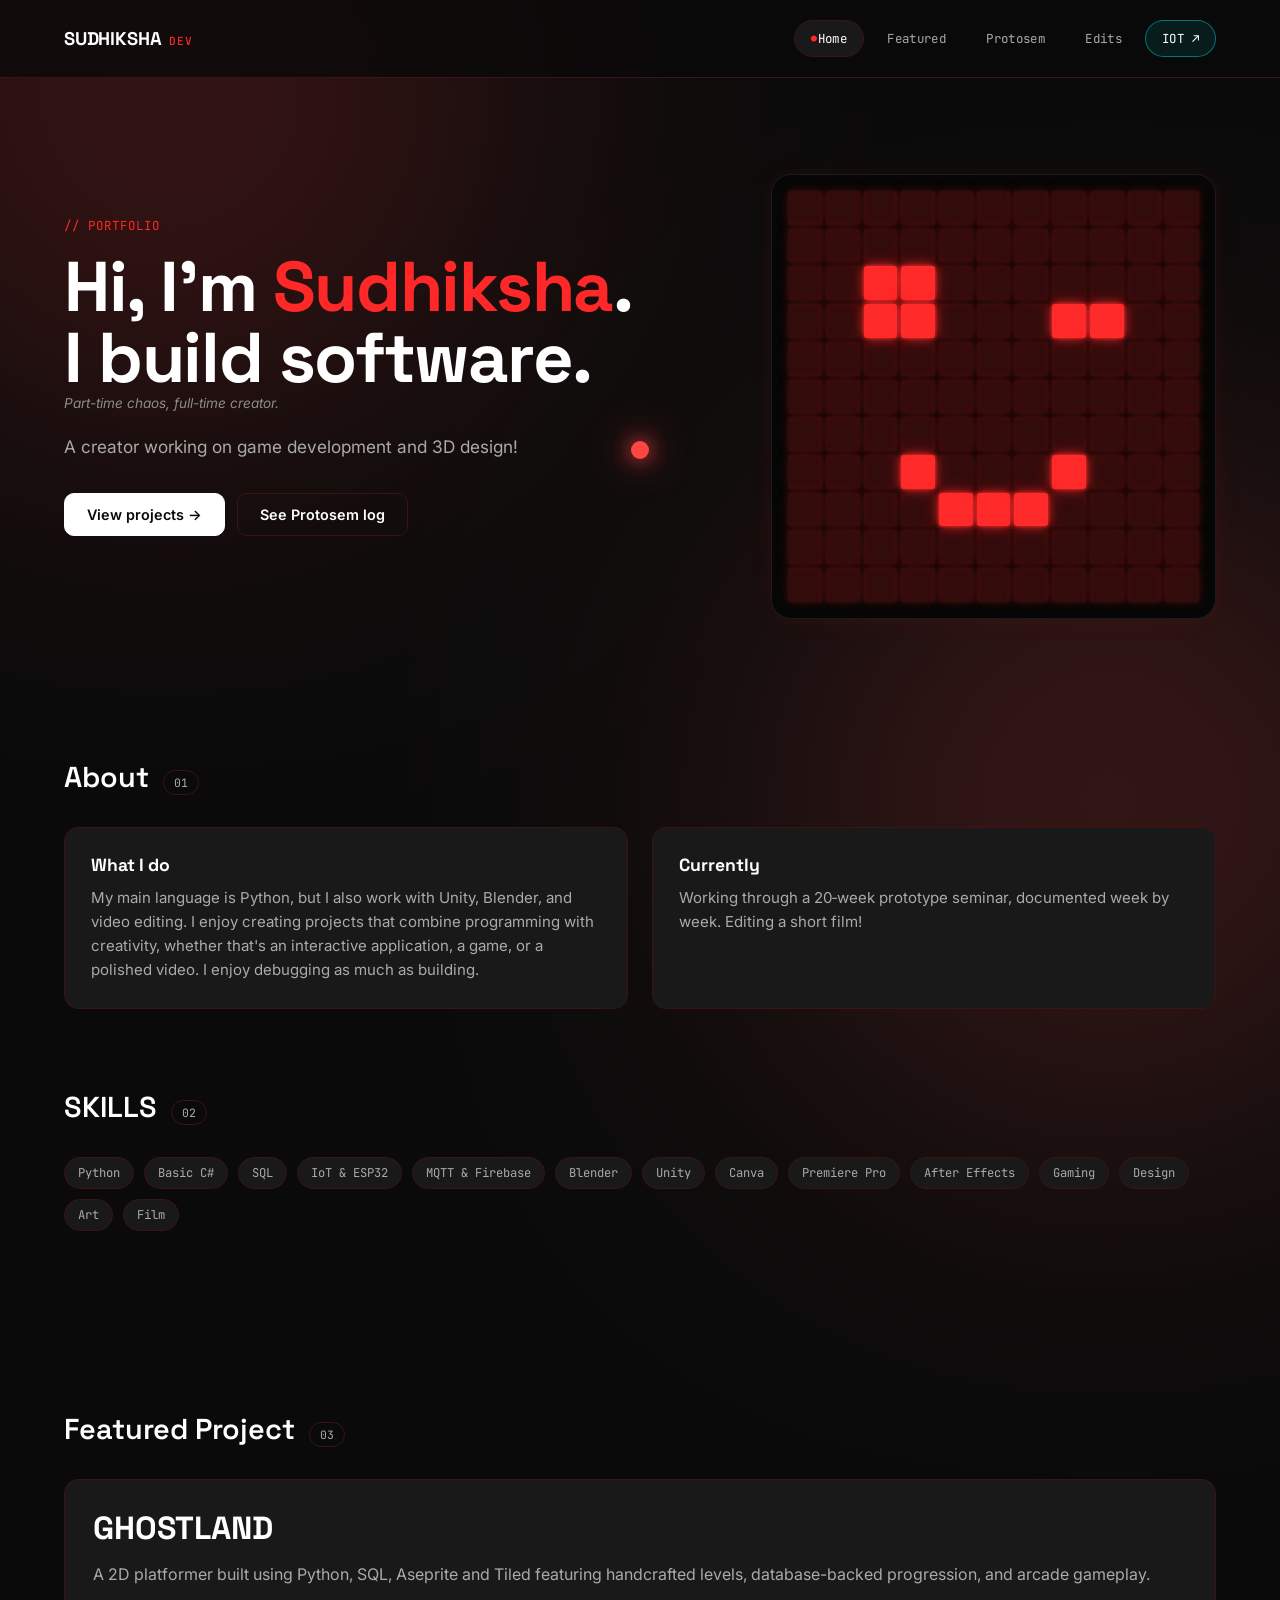
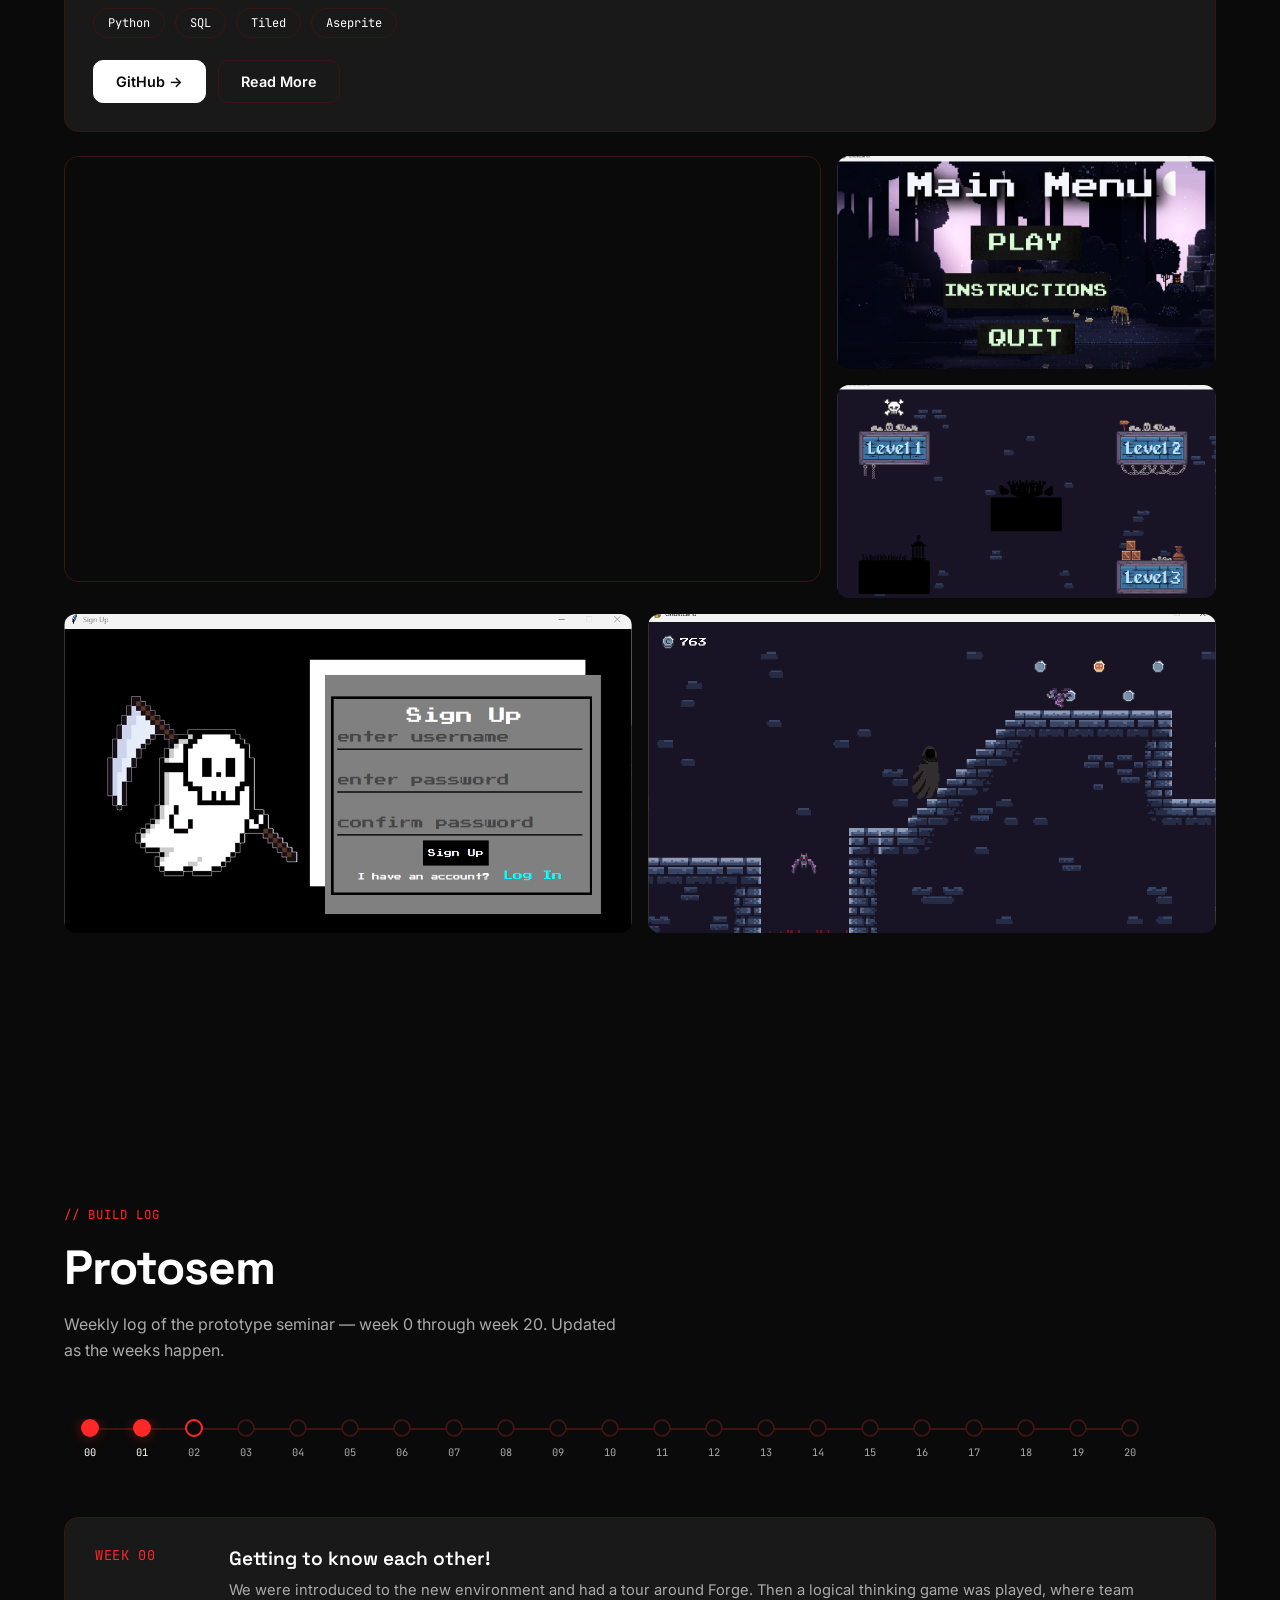
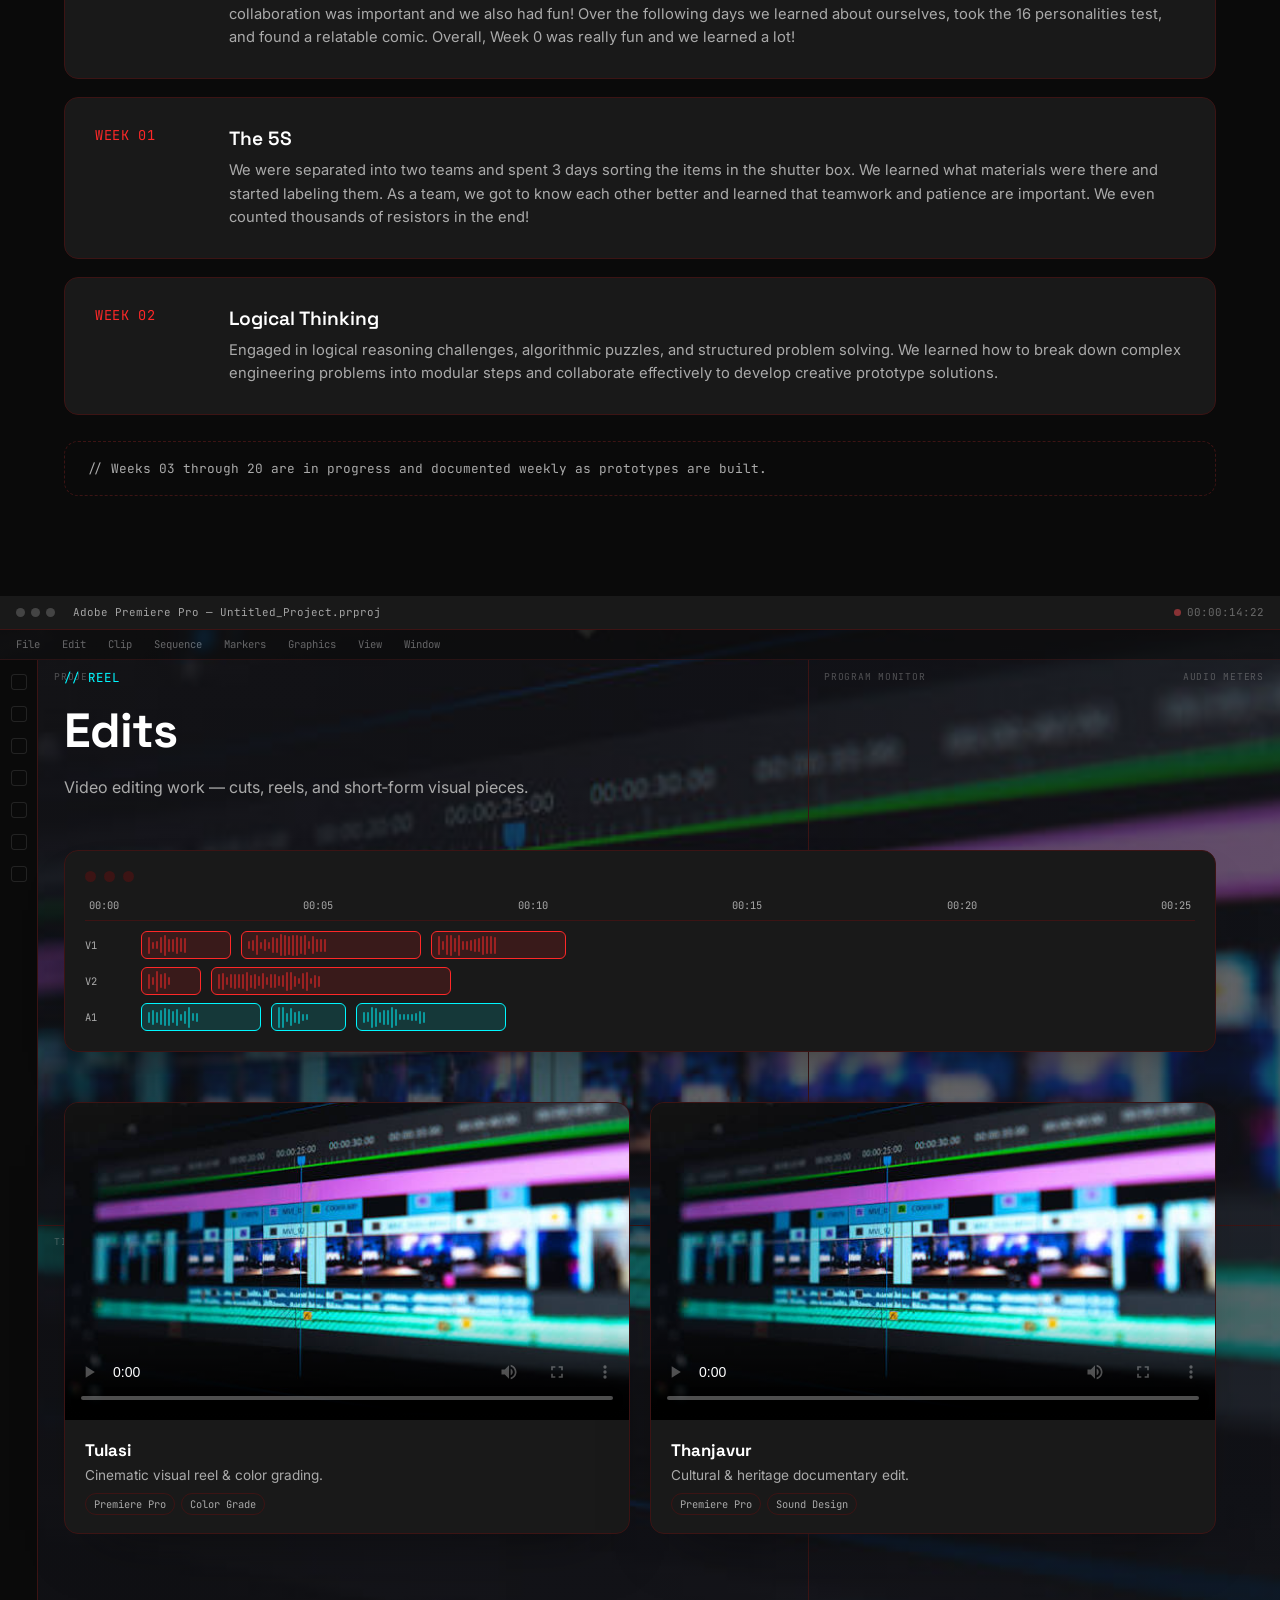
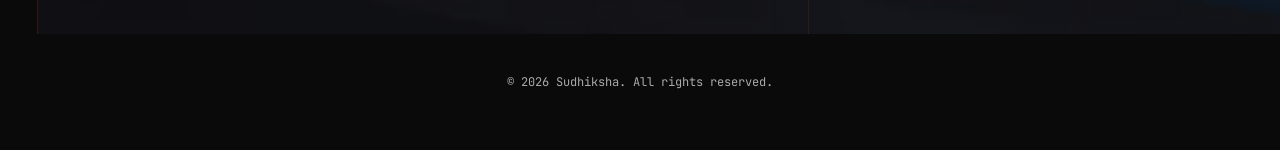
==== commit 9b25cbc7: "Add IoT engineering section with 5 standardized assignment pages adhering to Forge guide" ====
--- a/index.html
+++ b/index.html
@@ -30,6 +30,7 @@
       <li><button data-target="featured">Featured</button></li>
       <li><button data-target="protosem">Protosem</button></li>
       <li><button data-target="edits">Edits</button></li>
+      <li><a href="iot.html" target="_blank" rel="noopener noreferrer" class="nav-iot-btn">IOT ↗</a></li>
     </ul>
   </nav>
 </header>
--- a/css/style.css
+++ b/css/style.css
@@ -64,17 +64,32 @@
   display: inline-block;
 }
 nav ul{display:flex; gap:6px;}
-nav button{
+nav button,
+.nav-iot-btn{
   font-family:var(--font-mono); font-size:0.78rem; letter-spacing:0.03em;
   padding:9px 16px; border-radius:999px; border:1px solid transparent;
   background:transparent; color:rgb(var(--ink-soft));
-  transition:color 200ms ease, border-color 200ms ease, background 200ms ease;
+  transition:color 200ms ease, border-color 200ms ease, background 200ms ease, box-shadow 200ms ease;
+  display:inline-flex; align-items:center;
 }
 nav button:hover{color:rgb(var(--ink));}
 nav button.active{
   color:rgb(var(--ink)); border-color:rgba(var(--border),1); background:rgb(var(--surface));
 }
 nav button.active::before{content:'● '; color:rgb(var(--accent)); font-size:0.6rem;}
+
+.nav-iot-btn{
+  border-color:rgba(0, 247, 255, 0.4);
+  background:rgba(0, 247, 255, 0.08);
+  color:rgb(var(--ink));
+}
+.nav-iot-btn:hover{
+  border-color:#00f7ff;
+  color:#00f7ff;
+  background:rgba(0, 247, 255, 0.2);
+  box-shadow:0 0 14px rgba(0, 247, 255, 0.35);
+  transform:translateY(-1px);
+}
 
 main{
     position:relative;
@@ -533,7 +548,8 @@
   .reel-grid{grid-template-columns:1fr;}
   header{padding:16px 18px;}
   nav ul{gap:2px;}
-  nav button{padding:8px 11px; font-size:0.7rem;}
+  nav button,
+  .nav-iot-btn{padding:8px 11px; font-size:0.7rem;}
   .pr-menubar{display:none;}
 }
 
